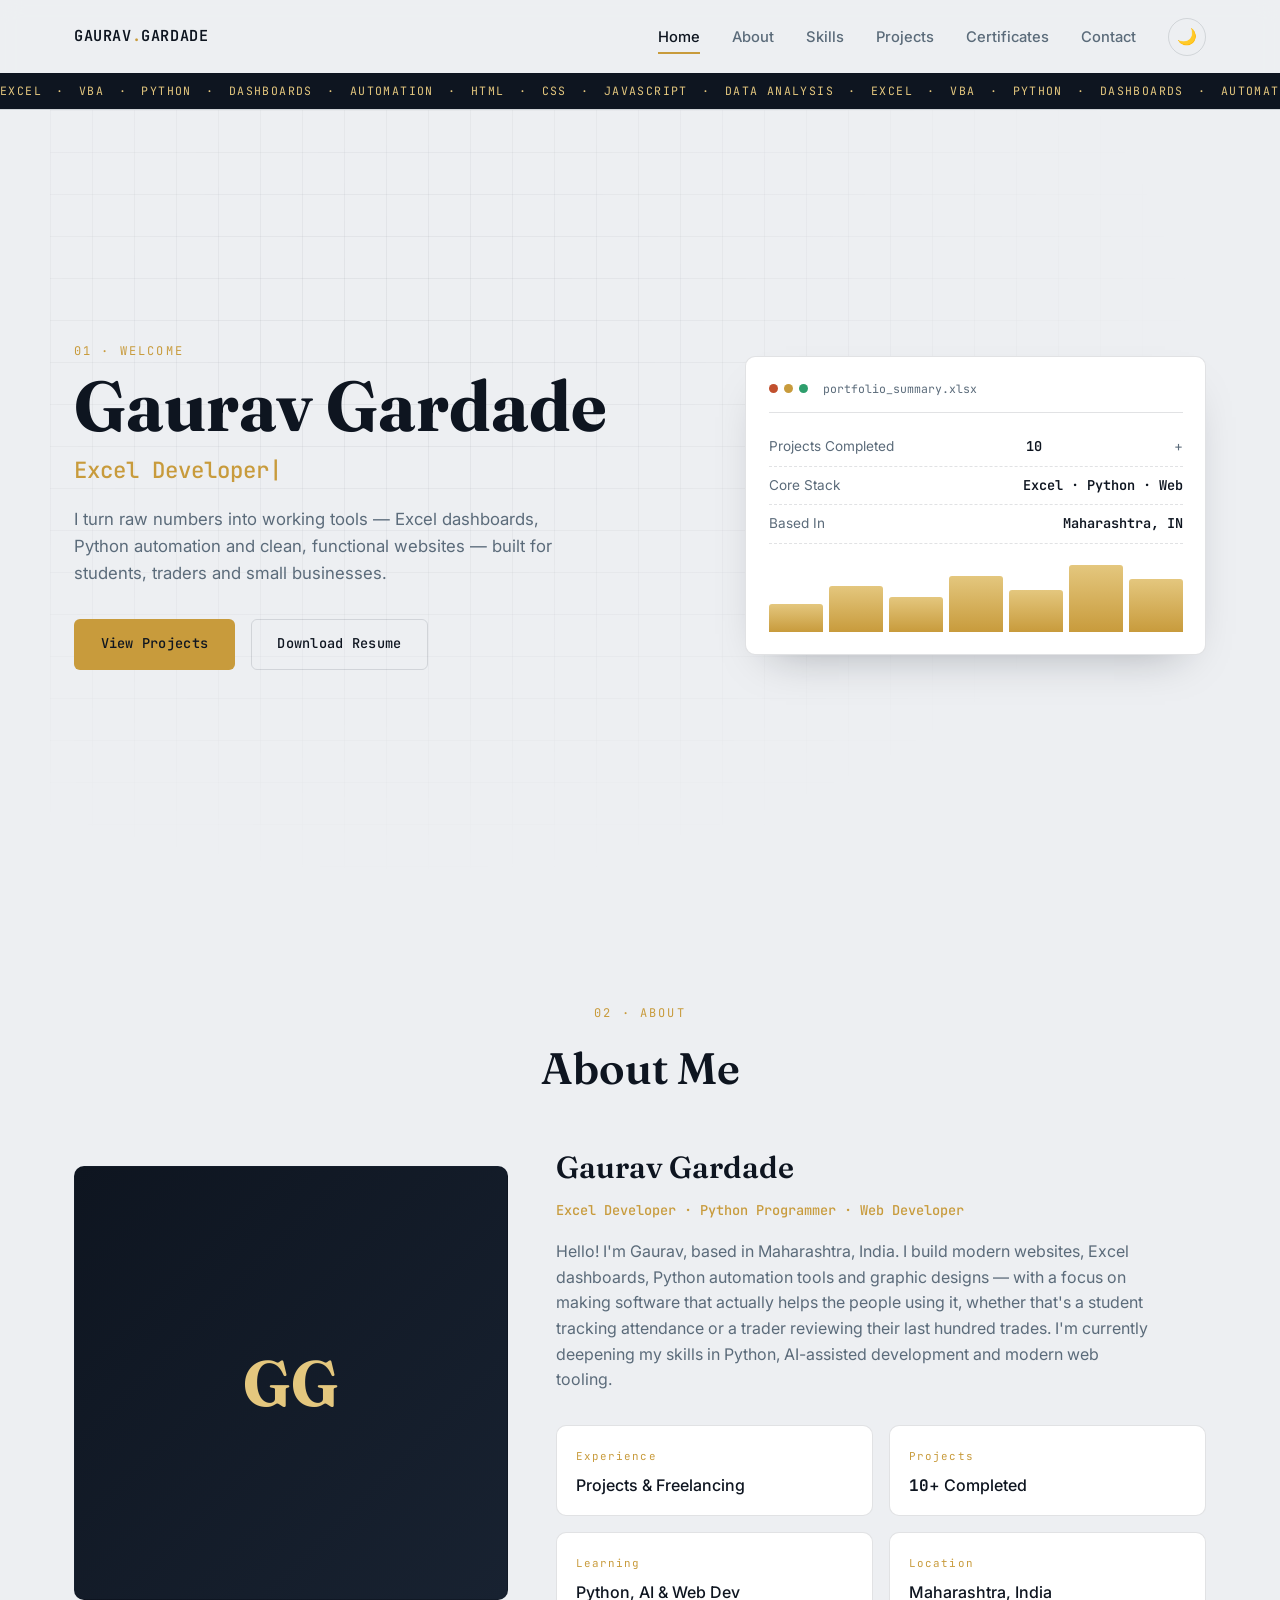
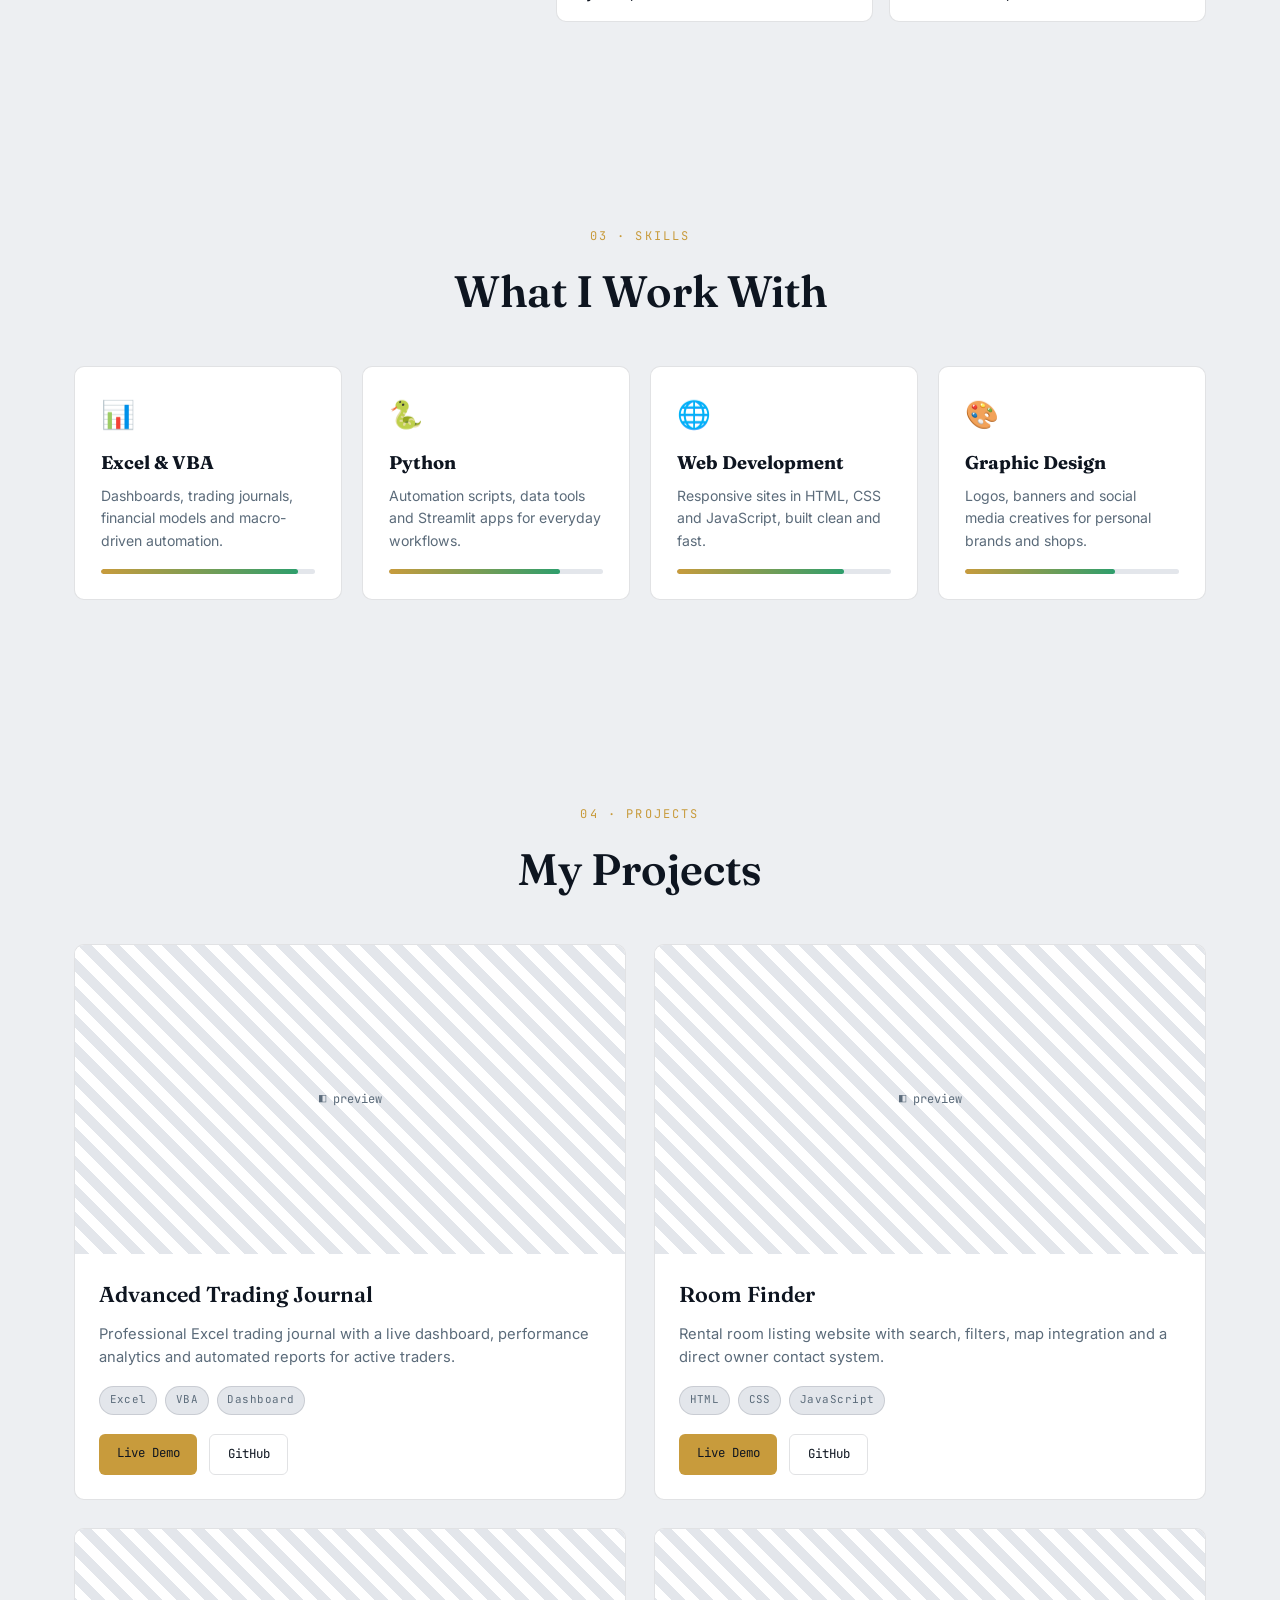
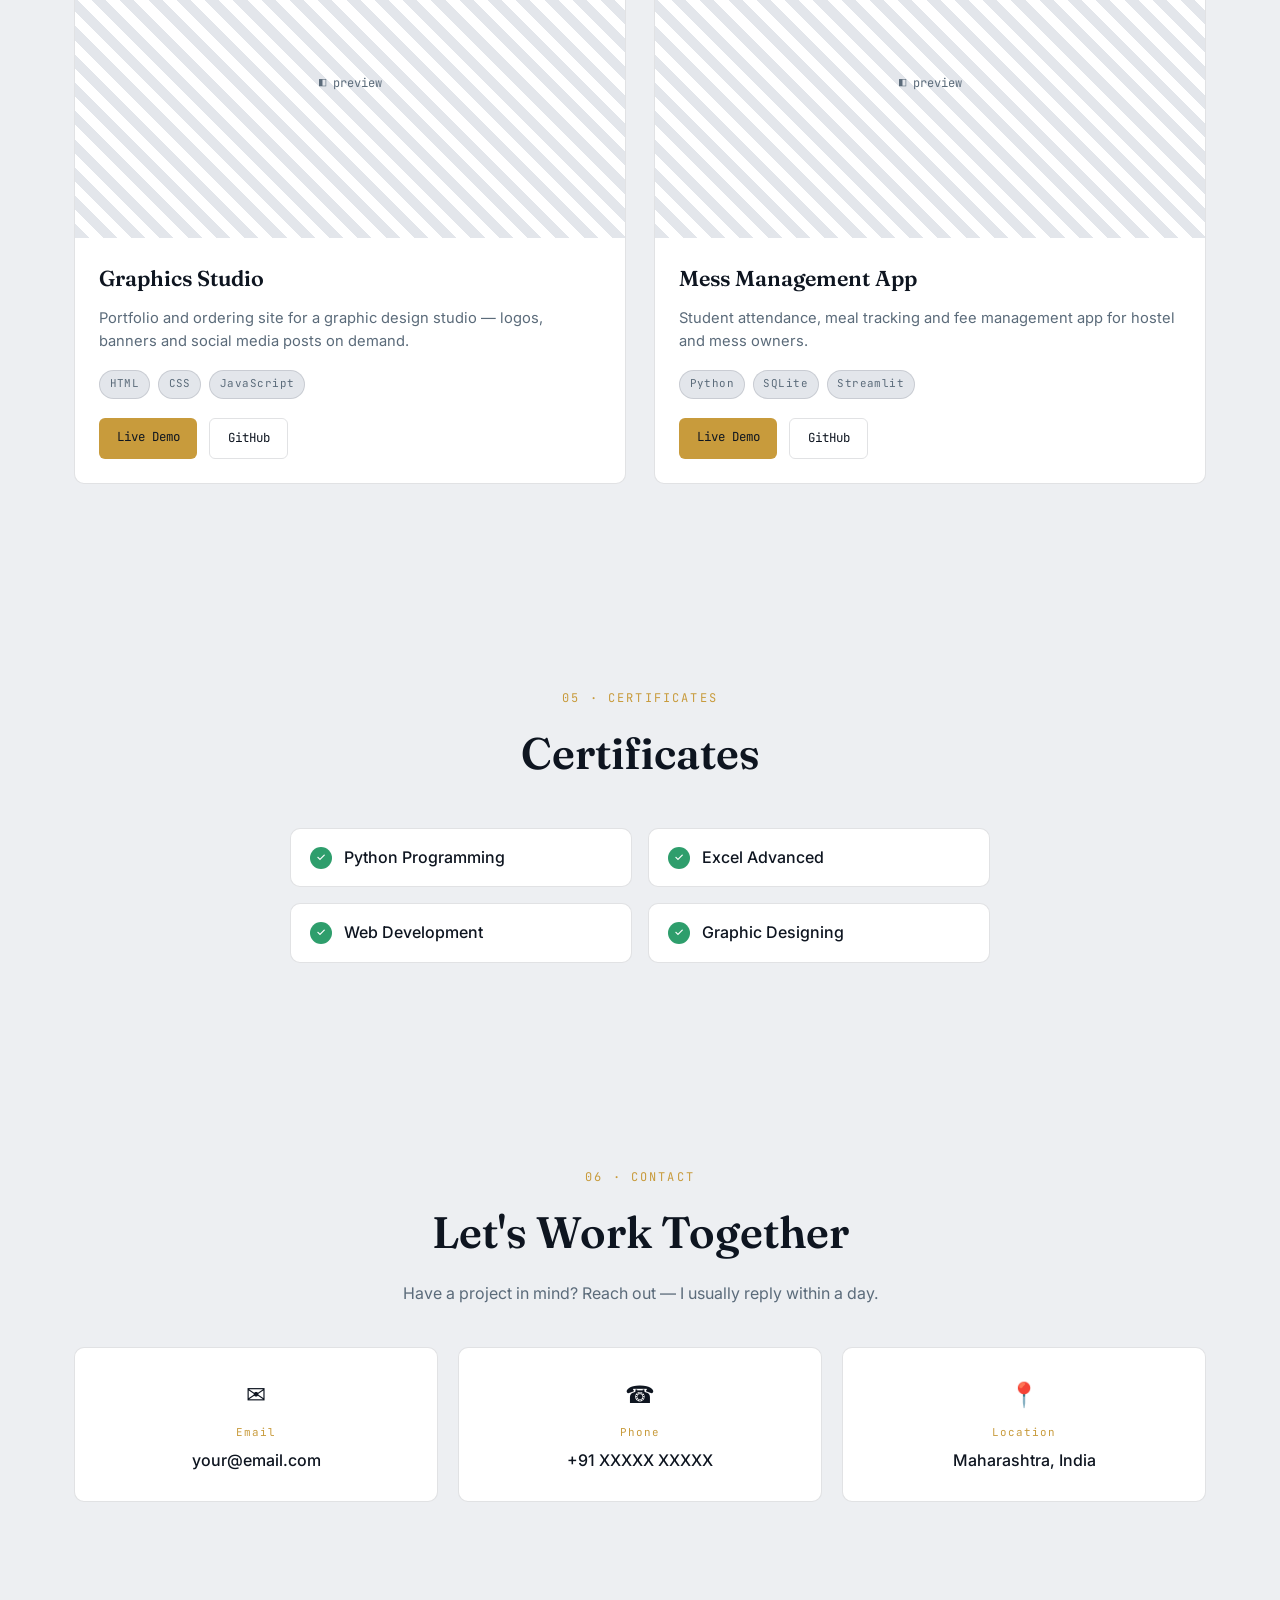
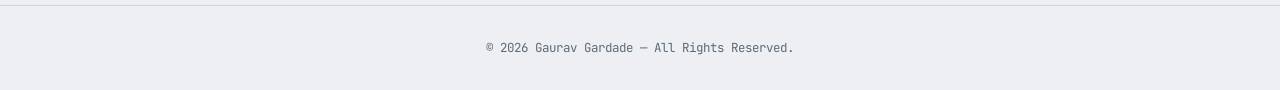
==== index.html @ a69d5f18 "Update index.html" ====
<!DOCTYPE html>
<html lang="en">
<head>
<meta charset="UTF-8">
<meta name="viewport" content="width=device-width, initial-scale=1.0">
<title>Gaurav Gardade | Excel Developer & Python Programmer</title>
<meta name="description" content="Portfolio of Gaurav Gardade — Excel Developer, Python Programmer and Web Developer from Maharashtra, India. Trading journals, dashboards, automation tools and websites.">
<meta name="keywords" content="Gaurav Gardade, Excel Developer, Python Programmer, VBA, Dashboards, Web Developer, Portfolio">
<meta name="author" content="Gaurav Gardade">
<meta name="robots" content="index, follow">
<link rel="canonical" href="https://gauravgardade7-rgb.github.io/Gaurav_Gardade/">

<!-- Open Graph / Facebook / LinkedIn -->
<meta property="og:type" content="website">
<meta property="og:url" content="https://gauravgardade7-rgb.github.io/Gaurav_Gardade/">
<meta property="og:title" content="Gaurav Gardade | Excel Developer & Python Programmer">
<meta property="og:description" content="Portfolio of Gaurav Gardade — Excel Developer, Python Programmer and Web Developer from Maharashtra, India.">
<meta property="og:image" content="https://gauravgardade7-rgb.github.io/Gaurav_Gardade/images/profile.jpg">

<!-- Twitter Card -->
<meta name="twitter:card" content="summary_large_image">
<meta name="twitter:title" content="Gaurav Gardade | Excel Developer & Python Programmer">
<meta name="twitter:description" content="Portfolio of Gaurav Gardade — Excel Developer, Python Programmer and Web Developer from Maharashtra, India.">
<meta name="twitter:image" content="https://gauravgardade7-rgb.github.io/Gaurav_Gardade/images/profile.jpg">

<!-- Structured data so Google can show a rich Person result -->
<script type="application/ld+json">
{
  "@context": "https://schema.org",
  "@type": "Person",
  "name": "Gaurav Gardade",
  "url": "https://gauravgardade7-rgb.github.io/Gaurav_Gardade/",
  "jobTitle": "Excel Developer",
  "address": {
    "@type": "PostalAddress",
    "addressRegion": "Maharashtra",
    "addressCountry": "IN"
  },
  "knowsAbout": ["Excel", "VBA", "Python", "HTML", "CSS", "JavaScript", "Dashboards", "Automation"]
}
</script>

<link rel="preconnect" href="https://fonts.googleapis.com">
<link rel="preconnect" href="https://fonts.gstatic.com" crossorigin>
<link href="https://fonts.googleapis.com/css2?family=Fraunces:opsz,wght@9..144,400;9..144,500;9..144,600;9..144,700&family=Inter:wght@400;500;600&family=JetBrains+Mono:wght@400;500;600&display=swap" rel="stylesheet">

<link rel="stylesheet" href="style.css">
</head>
<body>

<a class="skip-link" href="#home">Skip to content</a>

<header>
<nav class="navbar">
<a href="#home" class="logo">GAURAV<span>.</span>GARDADE</a>

<button id="menuBtn" class="menu-btn" aria-label="Open menu" aria-expanded="false" aria-controls="menu">
  <span></span><span></span><span></span>
</button>

<ul class="menu" id="menu">
  <li><a href="#home" class="nav-link active">Home</a></li>
  <li><a href="#about" class="nav-link">About</a></li>
  <li><a href="#skills" class="nav-link">Skills</a></li>
  <li><a href="#projects" class="nav-link">Projects</a></li>
  <li><a href="#certificates" class="nav-link">Certificates</a></li>
  <li><a href="#contact" class="nav-link">Contact</a></li>
  <li class="menu-theme"><button id="themeBtn" aria-label="Toggle dark mode">🌙</button></li>
</ul>
</nav>

<div class="ticker" aria-hidden="true">
  <div class="ticker-track">
    <span>EXCEL</span><span>·</span><span>VBA</span><span>·</span><span>PYTHON</span><span>·</span>
    <span>DASHBOARDS</span><span>·</span><span>AUTOMATION</span><span>·</span><span>HTML</span><span>·</span>
    <span>CSS</span><span>·</span><span>JAVASCRIPT</span><span>·</span><span>DATA ANALYSIS</span><span>·</span>
    <span>EXCEL</span><span>·</span><span>VBA</span><span>·</span><span>PYTHON</span><span>·</span>
    <span>DASHBOARDS</span><span>·</span><span>AUTOMATION</span><span>·</span><span>HTML</span><span>·</span>
    <span>CSS</span><span>·</span><span>JAVASCRIPT</span><span>·</span><span>DATA ANALYSIS</span><span>·</span>
  </div>
</div>
</header>

<main>

<!-- HOME -->
<section id="home" class="hero">
  <div class="hero-grid" aria-hidden="true"></div>
  <div class="hero-content reveal">
    <p class="eyebrow">01 · WELCOME</p>
    <h1>Gaurav Gardade</h1>
    <h2 id="typing"><span id="typingText">Excel Developer</span><span class="cursor">|</span></h2>
    <p class="hero-text">
      I turn raw numbers into working tools — Excel dashboards, Python automation
      and clean, functional websites — built for students, traders and small businesses.
    </p>
    <div class="buttons">
      <a href="#projects" class="btn btn-primary">View Projects</a>
      <a href="assets/resume.pdf" class="btn btn-outline" download>Download Resume</a>
    </div>
  </div>

  <div class="hero-panel reveal" aria-hidden="true">
    <div class="panel-head">
      <span class="dot red"></span><span class="dot amber"></span><span class="dot green"></span>
      <span class="panel-title">portfolio_summary.xlsx</span>
    </div>
    <div class="panel-row"><span>Projects Completed</span><strong class="counter" data-target="10">0</strong>+</div>
    <div class="panel-row"><span>Core Stack</span><strong>Excel · Python · Web</strong></div>
    <div class="panel-row"><span>Based In</span><strong>Maharashtra, IN</strong></div>
    <div class="panel-chart">
      <span style="--h:40%"></span><span style="--h:65%"></span><span style="--h:50%"></span>
      <span style="--h:80%"></span><span style="--h:60%"></span><span style="--h:95%"></span>
      <span style="--h:75%"></span>
    </div>
  </div>
</section>

<!-- ABOUT -->
<section id="about">
  <p class="eyebrow center reveal">02 · ABOUT</p>
  <h1 class="section-title reveal">About Me</h1>

  <div class="about-container">
    <div class="about-image reveal">
      <div class="image-frame">
        <img src="images/profile.jpg" alt="Photo of Gaurav Gardade" onerror="this.style.display='none'; this.parentElement.classList.add('placeholder')">
      </div>
    </div>

    <div class="about-content reveal">
      <h2>Gaurav Gardade</h2>
      <h3>Excel Developer · Python Programmer · Web Developer</h3>
      <p>
        Hello! I'm Gaurav, based in Maharashtra, India. I build modern websites,
        Excel dashboards, Python automation tools and graphic designs — with a
        focus on making software that actually helps the people using it,
        whether that's a student tracking attendance or a trader reviewing
        their last hundred trades. I'm currently deepening my skills in
        Python, AI-assisted development and modern web tooling.
      </p>

      <div class="about-info">
        <div class="info-box">
          <span class="info-label">Experience</span>
          <p>Projects & Freelancing</p>
        </div>
        <div class="info-box">
          <span class="info-label">Projects</span>
          <p><strong class="counter" data-target="10">0</strong>+ Completed</p>
        </div>
        <div class="info-box">
          <span class="info-label">Learning</span>
          <p>Python, AI & Web Dev</p>
        </div>
        <div class="info-box">
          <span class="info-label">Location</span>
          <p>Maharashtra, India</p>
        </div>
      </div>
    </div>
  </div>
</section>

<!-- SKILLS -->
<section id="skills">
  <p class="eyebrow center reveal">03 · SKILLS</p>
  <h1 class="section-title reveal">What I Work With</h1>

  <div class="skills-grid">
    <div class="skill-card reveal">
      <span class="skill-icon">📊</span>
      <h3>Excel &amp; VBA</h3>
      <p>Dashboards, trading journals, financial models and macro-driven automation.</p>
      <div class="skill-bar"><span style="--w:92%"></span></div>
    </div>
    <div class="skill-card reveal">
      <span class="skill-icon">🐍</span>
      <h3>Python</h3>
      <p>Automation scripts, data tools and Streamlit apps for everyday workflows.</p>
      <div class="skill-bar"><span style="--w:80%"></span></div>
    </div>
    <div class="skill-card reveal">
      <span class="skill-icon">🌐</span>
      <h3>Web Development</h3>
      <p>Responsive sites in HTML, CSS and JavaScript, built clean and fast.</p>
      <div class="skill-bar"><span style="--w:78%"></span></div>
    </div>
    <div class="skill-card reveal">
      <span class="skill-icon">🎨</span>
      <h3>Graphic Design</h3>
      <p>Logos, banners and social media creatives for personal brands and shops.</p>
      <div class="skill-bar"><span style="--w:70%"></span></div>
    </div>
  </div>
</section>

<!-- PROJECTS -->
<section id="projects">
  <p class="eyebrow center reveal">04 · PROJECTS</p>
  <h1 class="section-title reveal">My Projects</h1>

  <div class="projects-container">

    <article class="project-card reveal">
      <div class="project-img">
        <img src="images/trading.jpg" alt="Advanced Trading Journal preview" onerror="this.parentElement.classList.add('placeholder'); this.remove()">
      </div>
      <div class="project-body">
        <h2>Advanced Trading Journal</h2>
        <p>Professional Excel trading journal with a live dashboard, performance analytics and automated reports for active traders.</p>
        <div class="tech">
          <span>Excel</span><span>VBA</span><span>Dashboard</span>
        </div>
        <div class="project-buttons">
          <a href="#" class="project-btn">Live Demo</a>
          <a href="#" class="project-btn ghost">GitHub</a>
        </div>
      </div>
    </article>

    <article class="project-card reveal">
      <div class="project-img">
        <img src="images/roomfinder.jpg" alt="Room Finder website preview" onerror="this.parentElement.classList.add('placeholder'); this.remove()">
      </div>
      <div class="project-body">
        <h2>Room Finder</h2>
        <p>Rental room listing website with search, filters, map integration and a direct owner contact system.</p>
        <div class="tech">
          <span>HTML</span><span>CSS</span><span>JavaScript</span>
        </div>
        <div class="project-buttons">
          <a href="#" class="project-btn">Live Demo</a>
          <a href="#" class="project-btn ghost">GitHub</a>
        </div>
      </div>
    </article>

    <article class="project-card reveal">
      <div class="project-img">
        <img src="images/studio.jpg" alt="Graphics Studio website preview" onerror="this.parentElement.classList.add('placeholder'); this.remove()">
      </div>
      <div class="project-body">
        <h2>Graphics Studio</h2>
        <p>Portfolio and ordering site for a graphic design studio — logos, banners and social media posts on demand.</p>
        <div class="tech">
          <span>HTML</span><span>CSS</span><span>JavaScript</span>
        </div>
        <div class="project-buttons">
          <a href="#" class="project-btn">Live Demo</a>
          <a href="#" class="project-btn ghost">GitHub</a>
        </div>
      </div>
    </article>

    <article class="project-card reveal">
      <div class="project-img">
        <img src="images/mess.jpg" alt="Mess Management App preview" onerror="this.parentElement.classList.add('placeholder'); this.remove()">
      </div>
      <div class="project-body">
        <h2>Mess Management App</h2>
        <p>Student attendance, meal tracking and fee management app for hostel and mess owners.</p>
        <div class="tech">
          <span>Python</span><span>SQLite</span><span>Streamlit</span>
        </div>
        <div class="project-buttons">
          <a href="#" class="project-btn">Live Demo</a>
          <a href="#" class="project-btn ghost">GitHub</a>
        </div>
      </div>
    </article>

  </div>
</section>

<!-- CERTIFICATES -->
<section id="certificates">
  <p class="eyebrow center reveal">05 · CERTIFICATES</p>
  <h1 class="section-title reveal">Certificates</h1>

  <ul class="cert-list">
    <li class="reveal"><span class="cert-mark">✓</span>Python Programming</li>
    <li class="reveal"><span class="cert-mark">✓</span>Excel Advanced</li>
    <li class="reveal"><span class="cert-mark">✓</span>Web Development</li>
    <li class="reveal"><span class="cert-mark">✓</span>Graphic Designing</li>
  </ul>
</section>

<!-- CONTACT -->
<section id="contact">
  <p class="eyebrow center reveal">06 · CONTACT</p>
  <h1 class="section-title reveal">Let's Work Together</h1>
  <p class="contact-sub reveal">Have a project in mind? Reach out — I usually reply within a day.</p>

  <div class="contact-grid reveal">
    <a class="contact-card" href="mailto:your@email.com">
      <span class="contact-icon">✉</span>
      <span class="contact-label">Email</span>
      <span class="contact-value">your@email.com</span>
    </a>
    <a class="contact-card" href="tel:+91XXXXXXXXXX">
      <span class="contact-icon">☎</span>
      <span class="contact-label">Phone</span>
      <span class="contact-value">+91 XXXXX XXXXX</span>
    </a>
    <div class="contact-card static">
      <span class="contact-icon">📍</span>
      <span class="contact-label">Location</span>
      <span class="contact-value">Maharashtra, India</span>
    </div>
  </div>
</section>

</main>

<!-- FOOTER -->
<footer>
  <p>© 2026 Gaurav Gardade — All Rights Reserved.</p>
  <button id="backToTop" aria-label="Back to top">↑</button>
</footer>

<script src="script.js"></script>
</body>
</html>
---- style.css ----
/* =========================================================
   GAURAV GARDADE — PORTFOLIO
   Direction: trading-dashboard / ledger aesthetic
   Ink navy + steel paper, gold accent, green/rust for the
   trading-journal thread. Fraunces (display) + Inter (body)
   + JetBrains Mono (data/labels).
   ========================================================= */

:root{
  /* -- color tokens -- */
  --ink:        #0E1520;
  --ink-soft:   #182231;
  --paper:      #EDEFF2;
  --paper-alt:  #E3E6EB;
  --card:       #FFFFFF;
  --gold:       #C89B3C;
  --gold-soft:  #E4C77E;
  --green:      #2E9E6C;
  --rust:       #C1502E;
  --steel:      #5B6B7A;
  --steel-light:#8B97A3;
  --line:       rgba(14,21,32,0.12);

  /* dark mode overrides applied via [data-theme="dark"] below */
  --bg:         var(--paper);
  --bg-alt:     var(--paper-alt);
  --surface:    var(--card);
  --text:       var(--ink);
  --text-soft:  var(--steel);
  --border:     var(--line);

  /* -- type tokens -- */
  --font-display: "Fraunces", Georgia, serif;
  --font-body:    "Inter", -apple-system, sans-serif;
  --font-mono:    "JetBrains Mono", "Courier New", monospace;

  /* -- layout tokens -- */
  --maxw: 1180px;
  --radius: 10px;
  --gap: 1.5rem;
  --section-pad: clamp(3.5rem, 8vw, 6.5rem);
}

[data-theme="dark"]{
  --bg:        var(--ink);
  --bg-alt:    var(--ink-soft);
  --surface:   #1B2534;
  --text:      #EEF1F5;
  --text-soft: #9AA7B4;
  --border:    rgba(238,241,245,0.12);
}

*{ margin:0; padding:0; box-sizing:border-box; }

html{ scroll-behavior:smooth; }

@media (prefers-reduced-motion: reduce){
  html{ scroll-behavior:auto; }
  *{ animation-duration:0.01ms !important; animation-iteration-count:1 !important; transition-duration:0.01ms !important; }
}

body{
  font-family: var(--font-body);
  background: var(--bg);
  color: var(--text);
  line-height:1.6;
  transition: background .35s ease, color .35s ease;
  overflow-x:hidden;
}

img{ max-width:100%; display:block; }
a{ color:inherit; text-decoration:none; }
ul{ list-style:none; }

.skip-link{
  position:absolute; left:-999px; top:0;
  background:var(--gold); color:var(--ink); padding:.75rem 1.25rem;
  z-index:999; font-family:var(--font-mono); font-size:.85rem;
}
.skip-link:focus{ left:1rem; top:1rem; }

:focus-visible{ outline:2px solid var(--gold); outline-offset:3px; }

.eyebrow{
  font-family: var(--font-mono);
  font-size: .75rem;
  letter-spacing: .18em;
  color: var(--gold);
  margin-bottom: .6rem;
  display:block;
}
.eyebrow.center{ text-align:center; }

.section-title{
  font-family: var(--font-display);
  font-weight:600;
  font-size: clamp(1.9rem, 4vw, 2.75rem);
  margin-bottom: 2.5rem;
}
#about .section-title,
#skills .section-title,
#projects .section-title,
#certificates .section-title,
#contact .section-title{ text-align:center; }

/* ---------- reveal-on-scroll ---------- */
.reveal{ opacity:0; transform:translateY(18px); transition: opacity .6s ease, transform .6s ease; }
.reveal.in-view{ opacity:1; transform:translateY(0); }

/* =========================== HEADER =========================== */
header{
  position:sticky; top:0; z-index:100;
  background: color-mix(in srgb, var(--bg) 88%, transparent);
  backdrop-filter: blur(10px);
  border-bottom:1px solid var(--border);
}

.navbar{
  max-width:var(--maxw); margin:0 auto;
  display:flex; align-items:center; justify-content:space-between;
  padding: 1.1rem 1.5rem;
}

.logo{
  font-family: var(--font-mono);
  font-weight:600;
  font-size: .95rem;
  letter-spacing: .04em;
}
.logo span{ color:var(--gold); }

.menu{
  display:flex; align-items:center; gap:2rem;
}
.nav-link{
  font-size:.92rem; font-weight:500; color:var(--text-soft);
  position:relative; padding:.25rem 0; transition:color .2s ease;
}
.nav-link:hover, .nav-link.active{ color: var(--text); }
.nav-link.active::after{
  content:""; position:absolute; left:0; bottom:-4px;
  width:100%; height:2px; background:var(--gold);
}

.menu-theme button{
  background:none; border:1px solid var(--border); border-radius:50%;
  width:38px; height:38px; cursor:pointer; font-size:1rem;
  display:flex; align-items:center; justify-content:center;
  transition: transform .2s ease, background .2s ease;
}
.menu-theme button:hover{ transform:rotate(15deg); }

.menu-btn{
  display:none; flex-direction:column; justify-content:center; gap:5px;
  width:36px; height:36px; background:none; border:none; cursor:pointer;
  z-index:200;
}
.menu-btn span{
  display:block; height:2px; width:100%; background:var(--text);
  transition: transform .3s ease, opacity .3s ease;
}
.menu-btn.open span:nth-child(1){ transform:translateY(7px) rotate(45deg); }
.menu-btn.open span:nth-child(2){ opacity:0; }
.menu-btn.open span:nth-child(3){ transform:translateY(-7px) rotate(-45deg); }

/* ticker (signature element) */
.ticker{
  border-top:1px solid var(--border);
  background: var(--ink);
  overflow:hidden; white-space:nowrap;
}
.ticker-track{
  display:inline-flex; gap:.9rem;
  font-family:var(--font-mono); font-size:.72rem; letter-spacing:.12em;
  color: var(--gold-soft);
  padding:.5rem 0;
  animation: ticker 22s linear infinite;
}
@keyframes ticker{
  from{ transform:translateX(0); }
  to{ transform:translateX(-50%); }
}

/* =========================== HERO =========================== */
.hero{
  position:relative;
  max-width:var(--maxw); margin:0 auto;
  min-height: calc(100vh - 108px);
  display:grid; grid-template-columns: 1.15fr .85fr; align-items:center; gap:3rem;
  padding: var(--section-pad) 1.5rem;
}
.hero-grid{
  position:absolute; inset:0; z-index:-1; opacity:.5;
  background-image:
    linear-gradient(var(--border) 1px, transparent 1px),
    linear-gradient(90deg, var(--border) 1px, transparent 1px);
  background-size: 42px 42px;
  mask-image: radial-gradient(ellipse at 30% 30%, black, transparent 70%);
}

.hero-text{ color:var(--text-soft); max-width:46ch; margin:1.1rem 0 2rem; font-size:1.05rem; }

.hero h1{
  font-family:var(--font-display); font-weight:700;
  font-size: clamp(2.6rem, 6.5vw, 4.4rem); line-height:1.03;
}
.hero h2{
  font-family:var(--font-mono); font-weight:500;
  font-size: clamp(1.1rem, 2.4vw, 1.4rem);
  color:var(--gold); margin-top:.6rem;
}
.cursor{ animation: blink 1s step-end infinite; color:var(--gold); }
@keyframes blink{ 50%{ opacity:0; } }

.buttons{ display:flex; gap:1rem; flex-wrap:wrap; }
.btn{
  font-family:var(--font-mono); font-size:.85rem; font-weight:500;
  padding:.85rem 1.6rem; border-radius:6px; letter-spacing:.02em;
  transition: transform .2s ease, background .2s ease, color .2s ease, box-shadow .2s ease;
  border:1.5px solid transparent;
}
.btn-primary{ background:var(--gold); color:var(--ink); }
.btn-primary:hover{ transform:translateY(-2px); box-shadow:0 8px 20px -8px var(--gold); }
.btn-outline{ border-color:var(--border); color:var(--text); }
.btn-outline:hover{ border-color:var(--gold); color:var(--gold); transform:translateY(-2px); }

/* hero dashboard panel */
.hero-panel{
  background:var(--surface); border:1px solid var(--border); border-radius:var(--radius);
  padding:1.4rem; box-shadow: 0 20px 45px -25px rgba(14,21,32,.35);
}
.panel-head{ display:flex; align-items:center; gap:.4rem; padding-bottom:.9rem; border-bottom:1px solid var(--border); margin-bottom:.9rem; }
.dot{ width:9px; height:9px; border-radius:50%; }
.dot.red{ background:var(--rust); } .dot.amber{ background:var(--gold); } .dot.green{ background:var(--green); }
.panel-title{ font-family:var(--font-mono); font-size:.72rem; color:var(--text-soft); margin-left:.5rem; }
.panel-row{
  display:flex; justify-content:space-between; align-items:baseline;
  font-size:.85rem; padding:.5rem 0; border-bottom:1px dashed var(--border);
  color:var(--text-soft);
}
.panel-row strong{ color:var(--text); font-weight:600; font-family:var(--font-mono); }
.panel-chart{
  display:flex; align-items:flex-end; gap:6px; height:70px; margin-top:1.1rem;
}
.panel-chart span{
  flex:1; height:var(--h); background:linear-gradient(180deg, var(--gold-soft), var(--gold));
  border-radius:3px 3px 0 0;
}

/* =========================== ABOUT =========================== */
section{ padding: var(--section-pad) 1.5rem; max-width:var(--maxw); margin:0 auto; }

.about-container{
  display:grid; grid-template-columns: .8fr 1.2fr; gap:3rem; align-items:center;
}
.image-frame{
  aspect-ratio:1/1; border-radius:var(--radius); overflow:hidden;
  border:1px solid var(--border); background:var(--surface);
  position:relative;
}
.image-frame.placeholder{
  display:flex; align-items:center; justify-content:center;
  background: linear-gradient(135deg, var(--ink), var(--ink-soft));
}
.image-frame.placeholder::after{
  content:"GG";
  font-family:var(--font-display); font-size:4rem; font-weight:700;
  color:var(--gold-soft);
}
.image-frame img{ width:100%; height:100%; object-fit:cover; }

.about-content h2{ font-family:var(--font-display); font-size:1.9rem; font-weight:600; }
.about-content h3{ font-family:var(--font-mono); font-size:.85rem; color:var(--gold); font-weight:500; margin:.5rem 0 1.1rem; }
.about-content p{ color:var(--text-soft); max-width:60ch; }

.about-info{
  display:grid; grid-template-columns: repeat(2,1fr); gap:1rem; margin-top:2rem;
}
.info-box{
  background:var(--surface); border:1px solid var(--border); border-radius:var(--radius);
  padding:1rem 1.2rem;
}
.info-label{ font-family:var(--font-mono); font-size:.68rem; letter-spacing:.1em; color:var(--gold); }
.info-box p{ margin-top:.35rem; font-weight:500; color:var(--text); }

.counter{ font-family:var(--font-mono); }

/* =========================== SKILLS =========================== */
.skills-grid{ display:grid; grid-template-columns:repeat(4,1fr); gap:1.25rem; }
.skill-card{
  background:var(--surface); border:1px solid var(--border); border-radius:var(--radius);
  padding:1.6rem; transition: transform .25s ease, box-shadow .25s ease;
}
.skill-card:hover{ transform:translateY(-6px); box-shadow:0 18px 35px -22px rgba(14,21,32,.4); }
.skill-icon{ font-size:1.7rem; }
.skill-card h3{ font-family:var(--font-display); font-size:1.15rem; margin:.7rem 0 .5rem; }
.skill-card p{ color:var(--text-soft); font-size:.88rem; min-height:3.4em; }
.skill-bar{ height:5px; background:var(--bg-alt); border-radius:4px; margin-top:1rem; overflow:hidden; }
.skill-bar span{
  display:block; height:100%; width:0; background:linear-gradient(90deg,var(--gold),var(--green));
  border-radius:4px; transition: width 1.1s ease;
}
.skill-bar.animate span{ width:var(--w); }

/* =========================== PROJECTS =========================== */
.projects-container{ display:grid; grid-template-columns:repeat(2,1fr); gap:1.75rem; }
.project-card{
  background:var(--surface); border:1px solid var(--border); border-radius:var(--radius);
  overflow:hidden; transition: transform .25s ease, box-shadow .25s ease;
}
.project-card:hover{ transform:translateY(-6px); box-shadow:0 22px 40px -25px rgba(14,21,32,.4); }
.project-img{ aspect-ratio:16/9; background:var(--bg-alt); position:relative; }
.project-img img{ width:100%; height:100%; object-fit:cover; }
.project-img.placeholder{
  display:flex; align-items:center; justify-content:center;
  background: repeating-linear-gradient(45deg, var(--bg-alt), var(--bg-alt) 10px, var(--surface) 10px, var(--surface) 20px);
}
.project-img.placeholder::after{ content:"◧ preview"; font-family:var(--font-mono); font-size:.75rem; color:var(--text-soft); }
.project-body{ padding:1.5rem; }
.project-body h2{ font-family:var(--font-display); font-size:1.35rem; font-weight:600; }
.project-body p{ color:var(--text-soft); font-size:.92rem; margin:.6rem 0 1rem; }
.tech{ display:flex; gap:.5rem; flex-wrap:wrap; margin-bottom:1.2rem; }
.tech span{
  font-family:var(--font-mono); font-size:.68rem; letter-spacing:.04em;
  background:var(--bg-alt); border:1px solid var(--border); padding:.3rem .6rem; border-radius:20px;
  color:var(--text-soft);
}
.project-buttons{ display:flex; gap:.75rem; }
.project-btn{
  font-family:var(--font-mono); font-size:.78rem; padding:.6rem 1.1rem; border-radius:6px;
  background:var(--gold); color:var(--ink); transition: transform .2s ease, opacity .2s ease;
}
.project-btn.ghost{ background:none; border:1px solid var(--border); color:var(--text); }
.project-btn:hover{ transform:translateY(-2px); }

/* =========================== CERTIFICATES =========================== */
.cert-list{
  display:grid; grid-template-columns:repeat(2,1fr); gap:1rem; max-width:700px; margin:0 auto;
}
.cert-list li{
  display:flex; align-items:center; gap:.75rem;
  background:var(--surface); border:1px solid var(--border); border-radius:var(--radius);
  padding:1rem 1.2rem; font-weight:500;
}
.cert-mark{
  width:22px; height:22px; border-radius:50%; background:var(--green); color:#fff;
  font-size:.7rem; display:flex; align-items:center; justify-content:center; flex-shrink:0;
}

/* =========================== CONTACT =========================== */
.contact-sub{ text-align:center; color:var(--text-soft); margin-top:-1.6rem; margin-bottom:2.5rem; }
.contact-grid{ display:grid; grid-template-columns:repeat(3,1fr); gap:1.25rem; }
.contact-card{
  background:var(--surface); border:1px solid var(--border); border-radius:var(--radius);
  padding:1.75rem 1.25rem; text-align:center; transition: transform .2s ease, border-color .2s ease;
}
a.contact-card:hover{ transform:translateY(-4px); border-color:var(--gold); }
.contact-icon{ font-size:1.5rem; display:block; margin-bottom:.6rem; }
.contact-label{ font-family:var(--font-mono); font-size:.68rem; letter-spacing:.1em; color:var(--gold); display:block; }
.contact-value{ display:block; margin-top:.4rem; font-weight:500; word-break:break-word; }

/* =========================== FOOTER =========================== */
footer{
  border-top:1px solid var(--border); padding:2rem 1.5rem;
  display:flex; align-items:center; justify-content:center; gap:1rem; position:relative;
  font-family:var(--font-mono); font-size:.78rem; color:var(--text-soft);
}
#backToTop{
  position:fixed; right:1.5rem; bottom:1.5rem;
  width:42px; height:42px; border-radius:50%; border:1px solid var(--border);
  background:var(--surface); color:var(--text); cursor:pointer; font-size:1.1rem;
  opacity:0; pointer-events:none; transform:translateY(10px);
  transition: opacity .25s ease, transform .25s ease;
  box-shadow: 0 12px 25px -15px rgba(14,21,32,.4);
}
#backToTop.show{ opacity:1; pointer-events:auto; transform:translateY(0); }

/* =========================== RESPONSIVE =========================== */
@media (max-width: 900px){
  .hero{ grid-template-columns:1fr; padding-top:3rem; }
  .hero-panel{ order:-1; max-width:420px; }
  .about-container{ grid-template-columns:1fr; }
  .image-frame{ max-width:280px; margin:0 auto; }
  .skills-grid{ grid-template-columns:repeat(2,1fr); }
  .projects-container{ grid-template-columns:1fr; }
  .contact-grid{ grid-template-columns:1fr; }
}

@media (max-width: 760px){
  .menu-btn{ display:flex; }
  .menu{
    position:fixed; inset:0 0 0 auto; top:0; height:100vh; width:min(78vw,320px);
    background:var(--surface); flex-direction:column; align-items:flex-start;
    padding: 6rem 2rem 2rem; gap:1.6rem;
    transform:translateX(100%); transition: transform .35s ease;
    border-left:1px solid var(--border);
  }
  .menu.open{ transform:translateX(0); }
  .menu-theme{ margin-top:1rem; }
  .cert-list{ grid-template-columns:1fr; }
}

@media (max-width: 560px){
  .skills-grid{ grid-template-columns:1fr; }
  .about-info{ grid-template-columns:1fr; }
  .buttons{ flex-direction:column; }
  .btn{ text-align:center; }
}
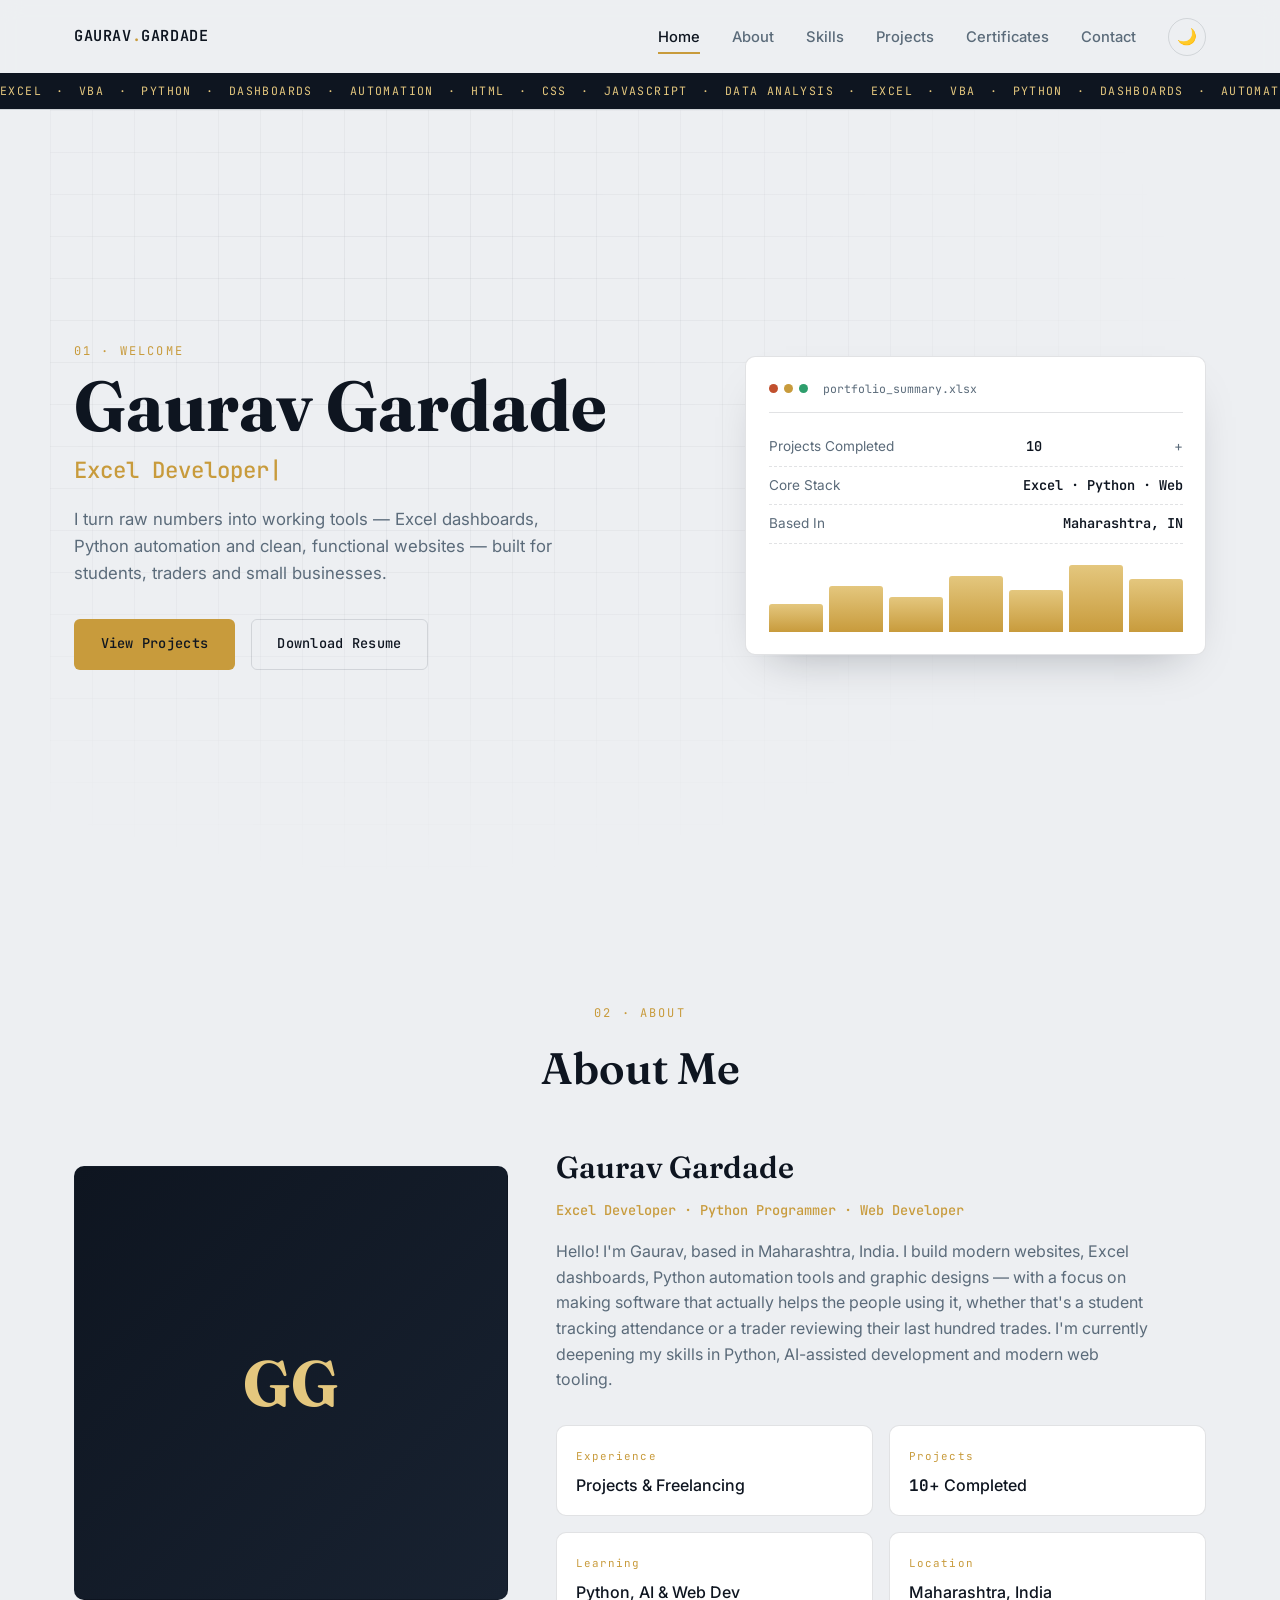
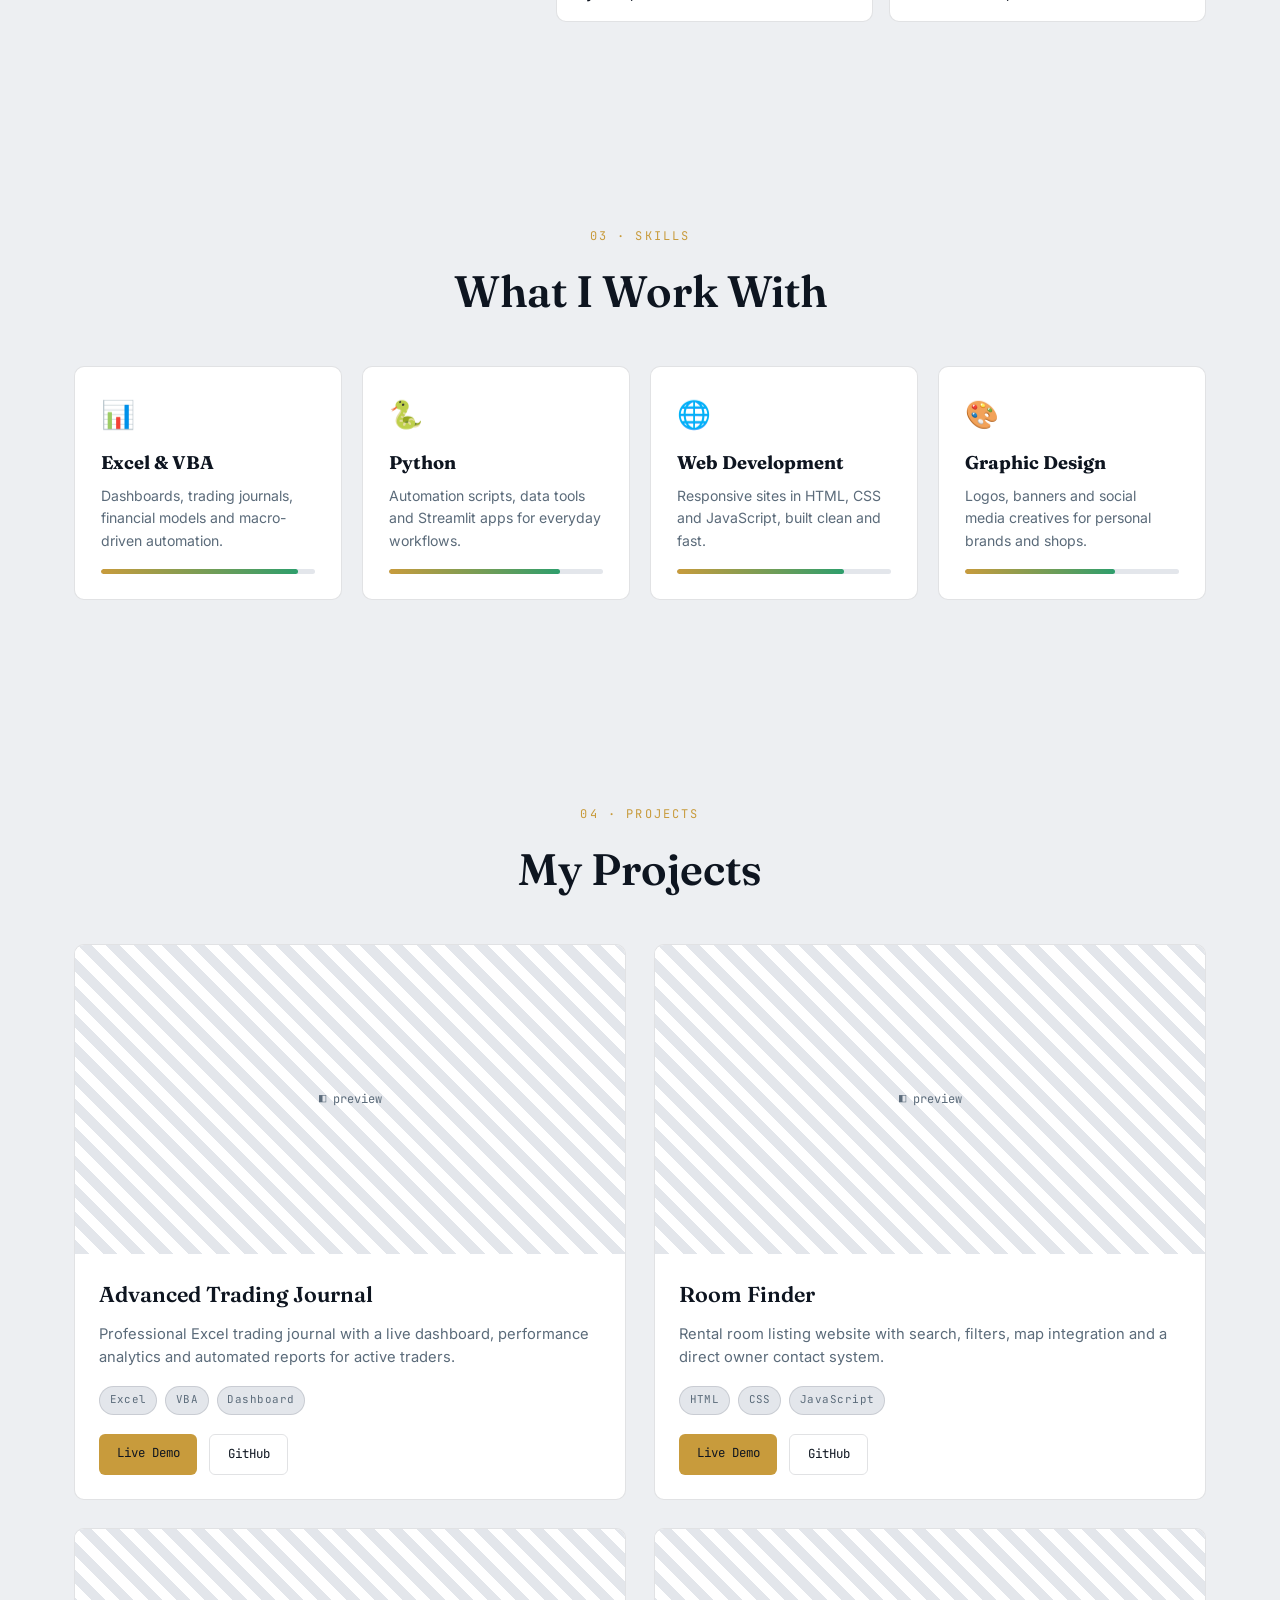
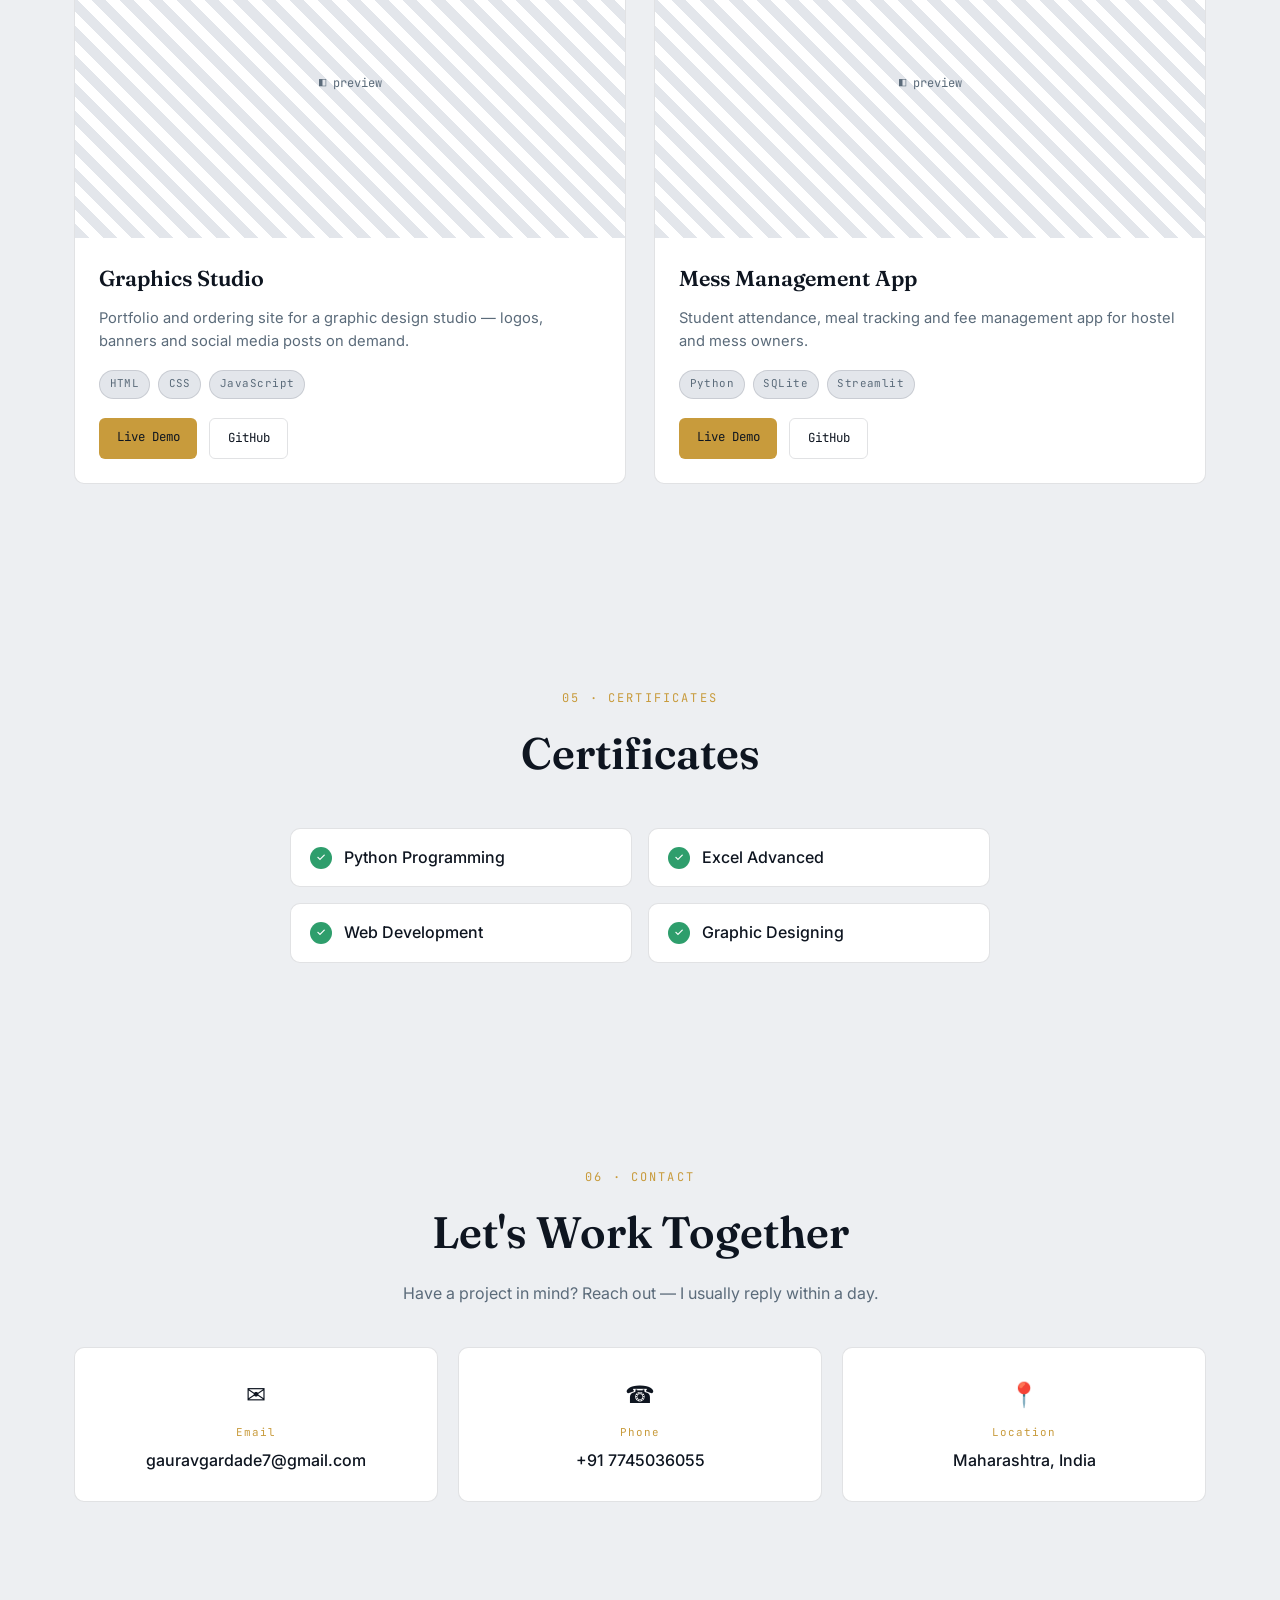
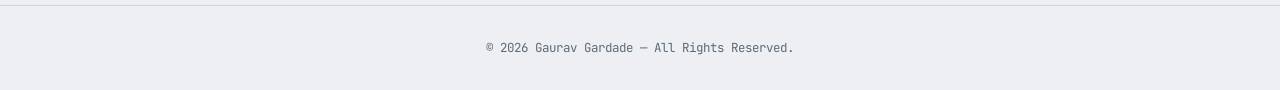
==== commit 1a713544: "Update index.html" ====
--- a/index.html
+++ b/index.html
@@ -1,9 +1,10 @@
 <!DOCTYPE html>
 <html lang="en">
 <head>
+<meta name="google-site-verification" content="Pr7QEl2_Z40V494Vmo86W4ati4UQ3uqjABa7WLPa0KI" />
 <meta charset="UTF-8">
 <meta name="viewport" content="width=device-width, initial-scale=1.0">
-<title>Gaurav Gardade | Excel Developer & Python Programmer</title>
+<title>Gaurav Ravindra Gardade | Excel Developer & Python Programmer</title>
 <meta name="description" content="Portfolio of Gaurav Gardade — Excel Developer, Python Programmer and Web Developer from Maharashtra, India. Trading journals, dashboards, automation tools and websites.">
 <meta name="keywords" content="Gaurav Gardade, Excel Developer, Python Programmer, VBA, Dashboards, Web Developer, Portfolio">
 <meta name="author" content="Gaurav Gardade">
@@ -296,12 +297,12 @@
     <a class="contact-card" href="mailto:your@email.com">
       <span class="contact-icon">✉</span>
       <span class="contact-label">Email</span>
-      <span class="contact-value">your@email.com</span>
+      <span class="contact-value">gauravgardade7@gmail.com</span>
     </a>
     <a class="contact-card" href="tel:+91XXXXXXXXXX">
       <span class="contact-icon">☎</span>
       <span class="contact-label">Phone</span>
-      <span class="contact-value">+91 XXXXX XXXXX</span>
+      <span class="contact-value">+91 7745036055</span>
     </a>
     <div class="contact-card static">
       <span class="contact-icon">📍</span>
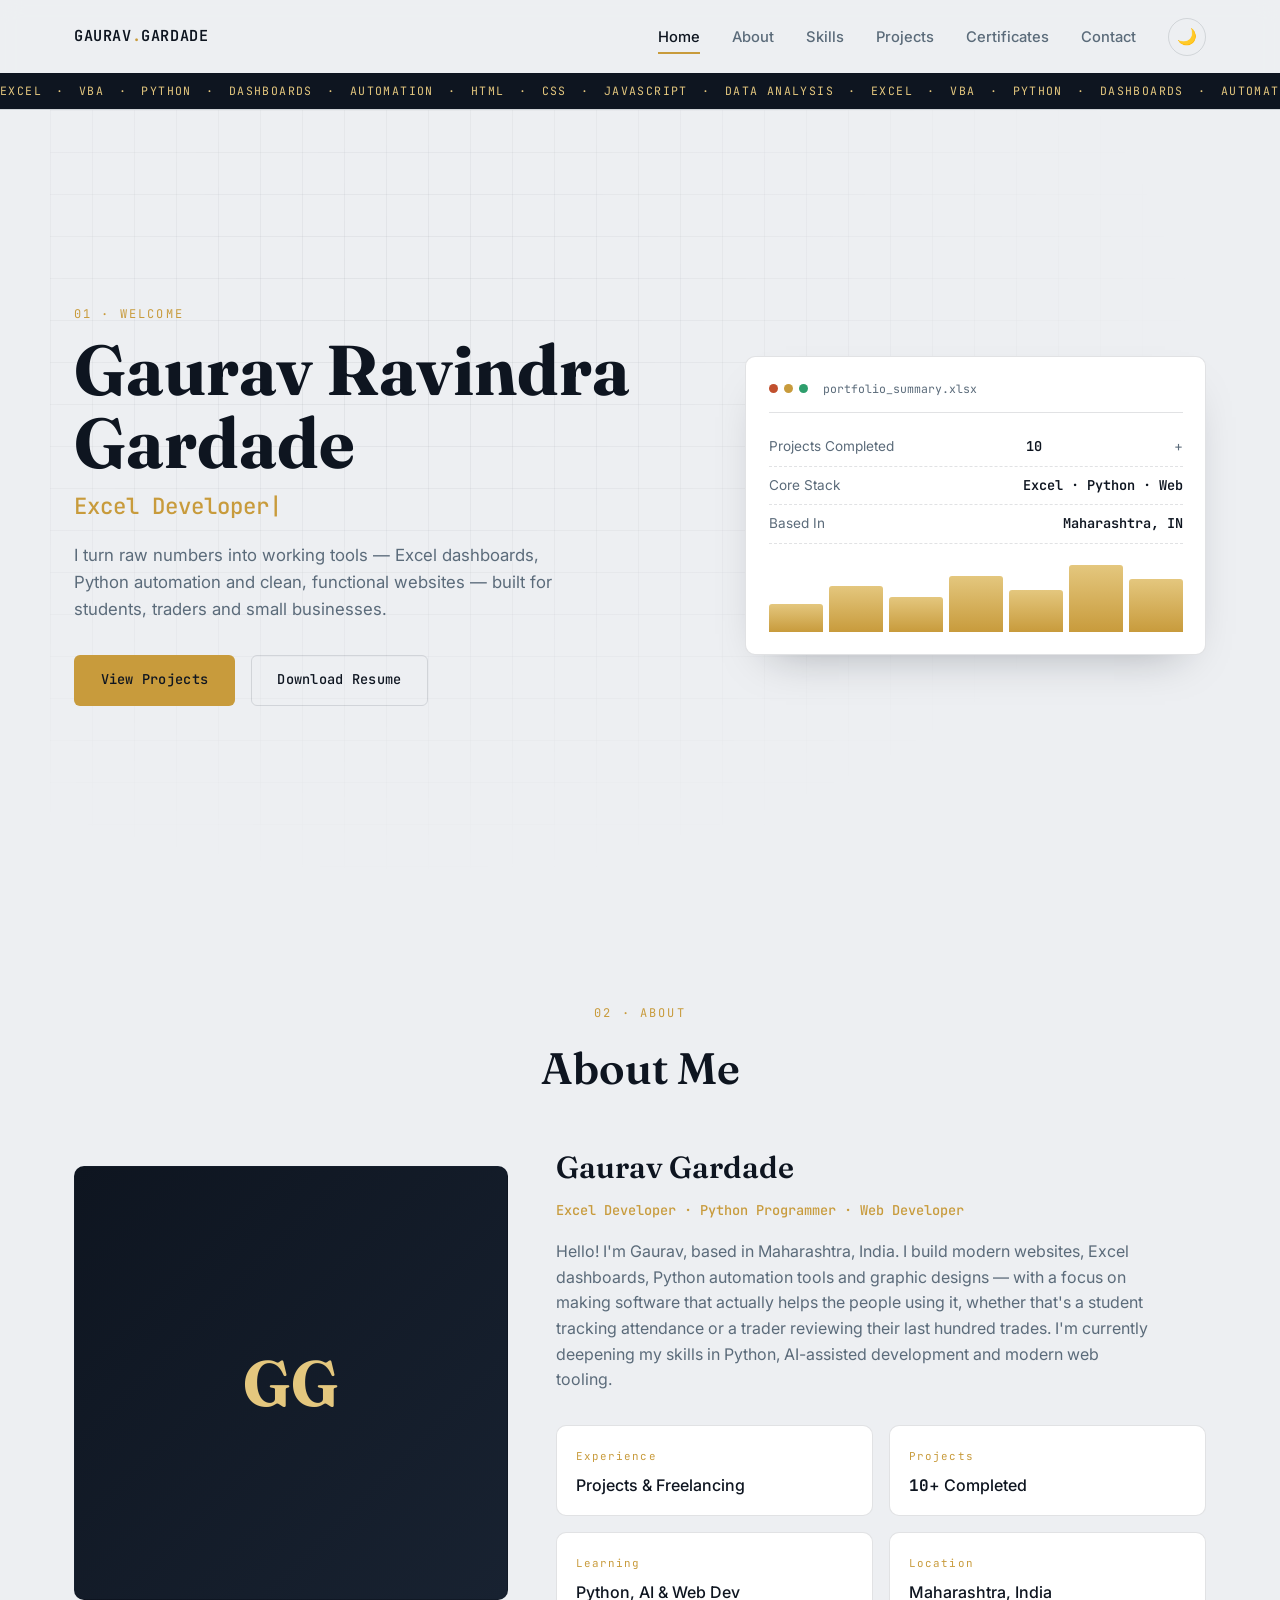
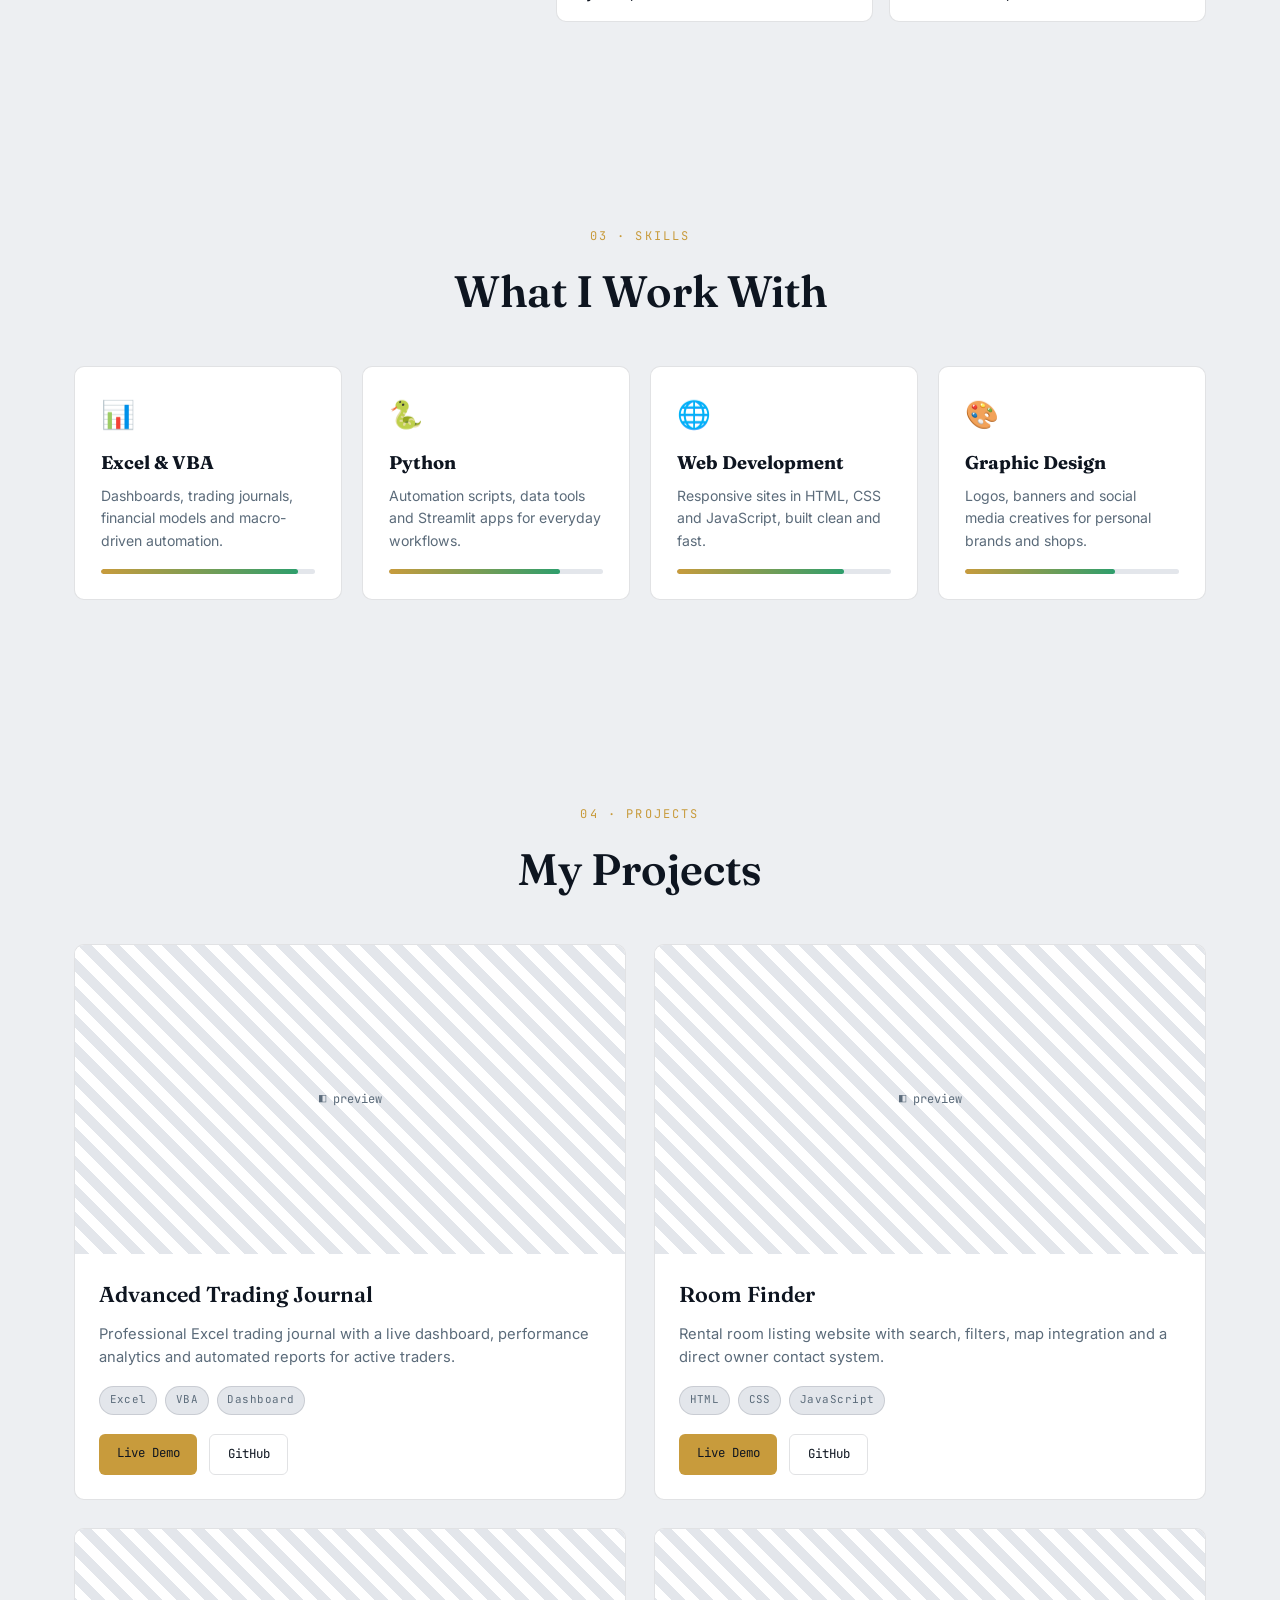
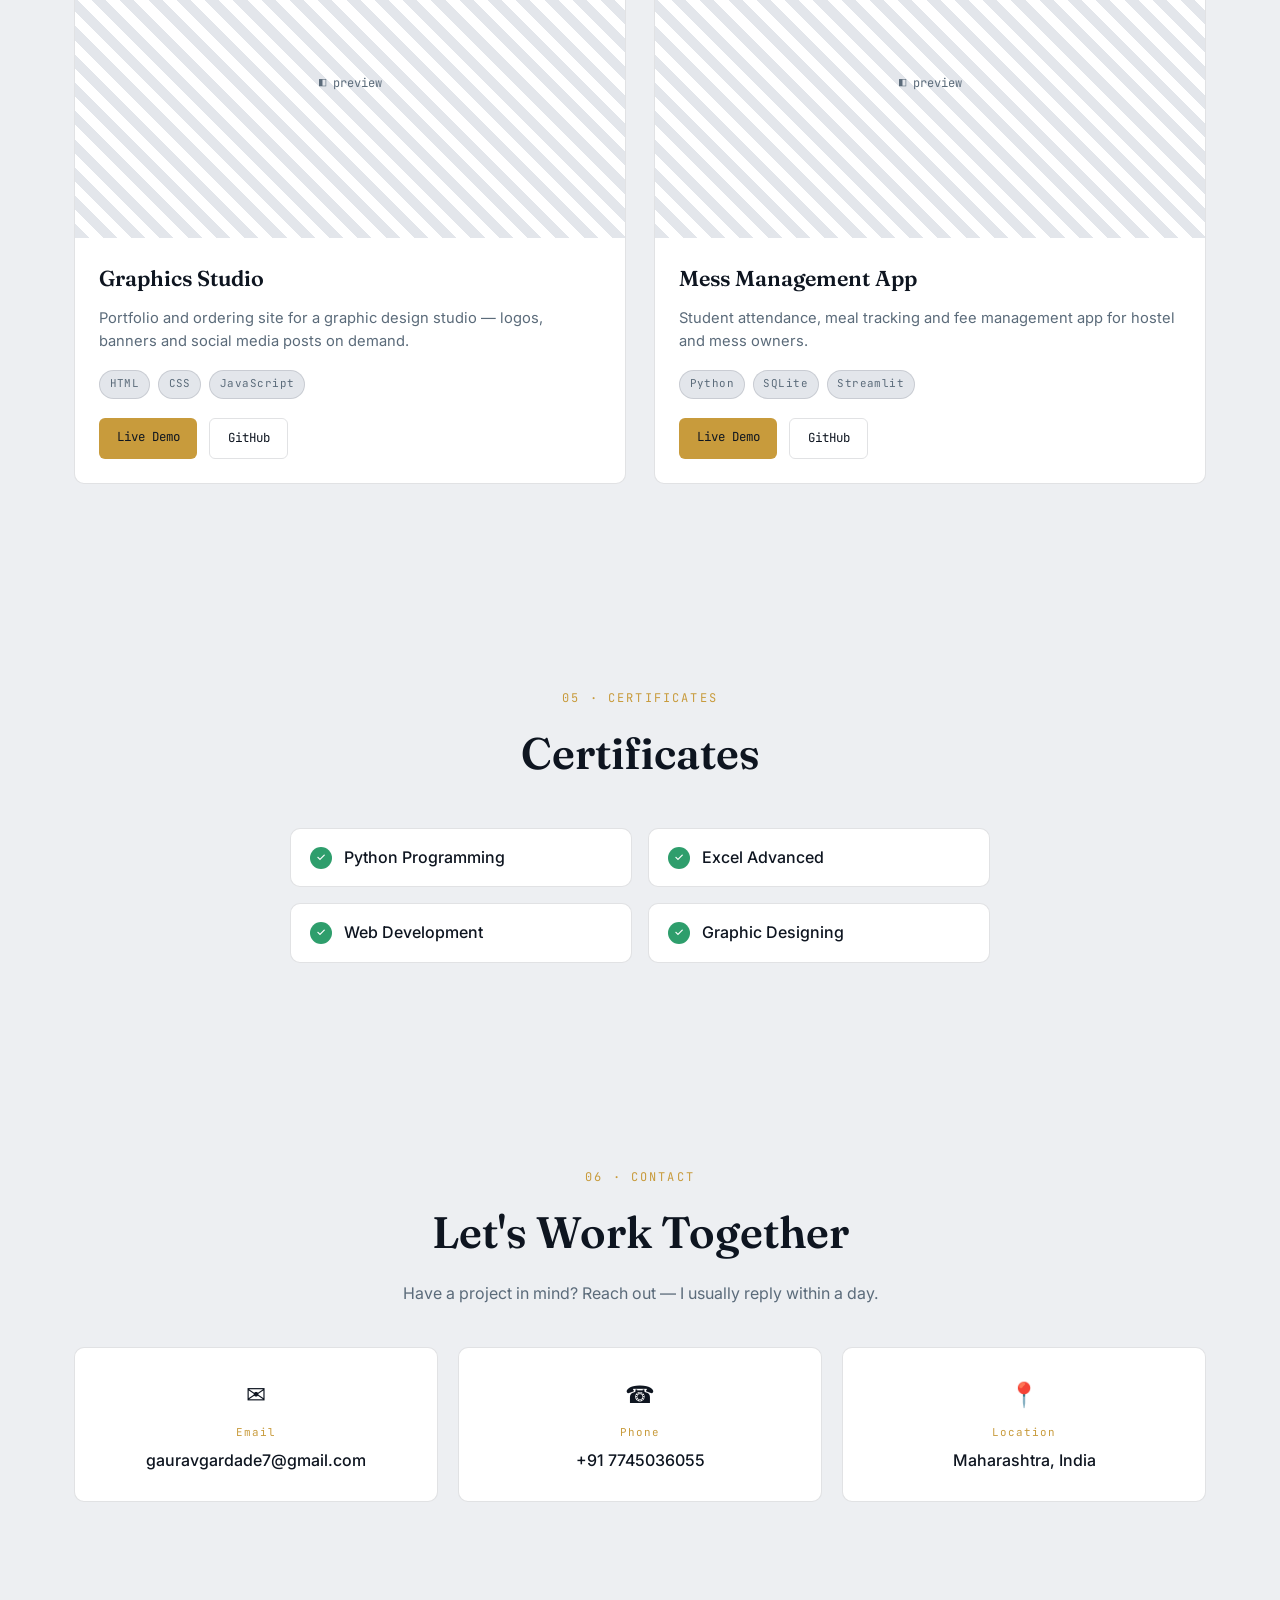
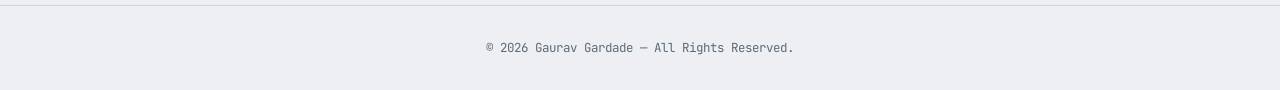
==== commit 10033f58: "Update index.html" ====
--- a/index.html
+++ b/index.html
@@ -29,7 +29,7 @@
 {
   "@context": "https://schema.org",
   "@type": "Person",
-  "name": "Gaurav Gardade",
+  "name": "Gaurav Ravindra Gardade",
   "url": "https://gauravgardade7-rgb.github.io/Gaurav_Gardade/",
   "jobTitle": "Excel Developer",
   "address": {
@@ -89,7 +89,7 @@
   <div class="hero-grid" aria-hidden="true"></div>
   <div class="hero-content reveal">
     <p class="eyebrow">01 · WELCOME</p>
-    <h1>Gaurav Gardade</h1>
+    <h1>Gaurav Ravindra Gardade</h1>
     <h2 id="typing"><span id="typingText">Excel Developer</span><span class="cursor">|</span></h2>
     <p class="hero-text">
       I turn raw numbers into working tools — Excel dashboards, Python automation
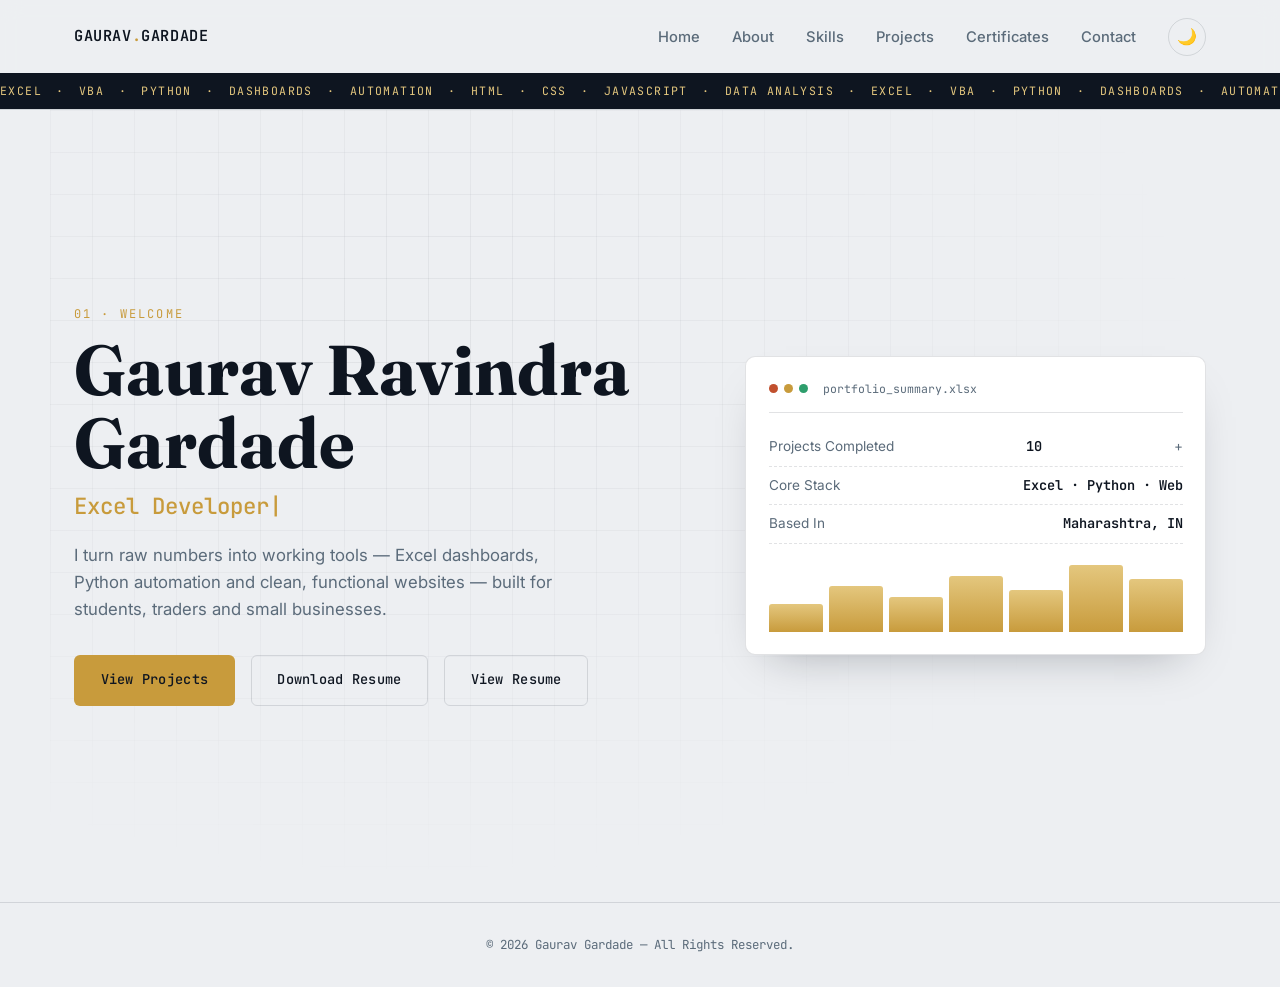
==== commit ae2782ba: "Update index.html" ====
--- a/index.html
+++ b/index.html
@@ -1,325 +1,64 @@
 <!DOCTYPE html>
 <html lang="en">
 <head>
-<meta name="google-site-verification" content="Pr7QEl2_Z40V494Vmo86W4ati4UQ3uqjABa7WLPa0KI" />
+<meta name="google-site-verification" content="Pr7QEl2_Z40V494Vmo86W4ati4UQ3uqjABa7WLPa0KI">
 <meta charset="UTF-8">
 <meta name="viewport" content="width=device-width, initial-scale=1.0">
-<title>Gaurav Ravindra Gardade | Excel Developer & Python Programmer</title>
-<meta name="description" content="Portfolio of Gaurav Gardade — Excel Developer, Python Programmer and Web Developer from Maharashtra, India. Trading journals, dashboards, automation tools and websites.">
-<meta name="keywords" content="Gaurav Gardade, Excel Developer, Python Programmer, VBA, Dashboards, Web Developer, Portfolio">
+<title>Gaurav Ravindra Gardade | Portfolio</title>
+<meta name="description" content="Portfolio of Gaurav Gardade — Excel Developer, Python Programmer and Web Developer from Maharashtra, India.">
 <meta name="author" content="Gaurav Gardade">
 <meta name="robots" content="index, follow">
 <link rel="canonical" href="https://gauravgardade7-rgb.github.io/Gaurav_Gardade/">
-
-<!-- Open Graph / Facebook / LinkedIn -->
-<meta property="og:type" content="website">
-<meta property="og:url" content="https://gauravgardade7-rgb.github.io/Gaurav_Gardade/">
-<meta property="og:title" content="Gaurav Gardade | Excel Developer & Python Programmer">
-<meta property="og:description" content="Portfolio of Gaurav Gardade — Excel Developer, Python Programmer and Web Developer from Maharashtra, India.">
-<meta property="og:image" content="https://gauravgardade7-rgb.github.io/Gaurav_Gardade/images/profile.jpg">
-
-<!-- Twitter Card -->
-<meta name="twitter:card" content="summary_large_image">
-<meta name="twitter:title" content="Gaurav Gardade | Excel Developer & Python Programmer">
-<meta name="twitter:description" content="Portfolio of Gaurav Gardade — Excel Developer, Python Programmer and Web Developer from Maharashtra, India.">
-<meta name="twitter:image" content="https://gauravgardade7-rgb.github.io/Gaurav_Gardade/images/profile.jpg">
-
-<!-- Structured data so Google can show a rich Person result -->
-<script type="application/ld+json">
-{
-  "@context": "https://schema.org",
-  "@type": "Person",
-  "name": "Gaurav Ravindra Gardade",
-  "url": "https://gauravgardade7-rgb.github.io/Gaurav_Gardade/",
-  "jobTitle": "Excel Developer",
-  "address": {
-    "@type": "PostalAddress",
-    "addressRegion": "Maharashtra",
-    "addressCountry": "IN"
-  },
-  "knowsAbout": ["Excel", "VBA", "Python", "HTML", "CSS", "JavaScript", "Dashboards", "Automation"]
-}
-</script>
-
 <link rel="preconnect" href="https://fonts.googleapis.com">
 <link rel="preconnect" href="https://fonts.gstatic.com" crossorigin>
 <link href="https://fonts.googleapis.com/css2?family=Fraunces:opsz,wght@9..144,400;9..144,500;9..144,600;9..144,700&family=Inter:wght@400;500;600&family=JetBrains+Mono:wght@400;500;600&display=swap" rel="stylesheet">
-
 <link rel="stylesheet" href="style.css">
 </head>
 <body>
-
-<a class="skip-link" href="#home">Skip to content</a>
-
+<a class="skip-link" href="#main-content">Skip to content</a>
 <header>
-<nav class="navbar">
-<a href="#home" class="logo">GAURAV<span>.</span>GARDADE</a>
-
-<button id="menuBtn" class="menu-btn" aria-label="Open menu" aria-expanded="false" aria-controls="menu">
-  <span></span><span></span><span></span>
-</button>
-
-<ul class="menu" id="menu">
-  <li><a href="#home" class="nav-link active">Home</a></li>
-  <li><a href="#about" class="nav-link">About</a></li>
-  <li><a href="#skills" class="nav-link">Skills</a></li>
-  <li><a href="#projects" class="nav-link">Projects</a></li>
-  <li><a href="#certificates" class="nav-link">Certificates</a></li>
-  <li><a href="#contact" class="nav-link">Contact</a></li>
-  <li class="menu-theme"><button id="themeBtn" aria-label="Toggle dark mode">🌙</button></li>
-</ul>
-</nav>
-
-<div class="ticker" aria-hidden="true">
-  <div class="ticker-track">
-    <span>EXCEL</span><span>·</span><span>VBA</span><span>·</span><span>PYTHON</span><span>·</span>
-    <span>DASHBOARDS</span><span>·</span><span>AUTOMATION</span><span>·</span><span>HTML</span><span>·</span>
-    <span>CSS</span><span>·</span><span>JAVASCRIPT</span><span>·</span><span>DATA ANALYSIS</span><span>·</span>
-    <span>EXCEL</span><span>·</span><span>VBA</span><span>·</span><span>PYTHON</span><span>·</span>
-    <span>DASHBOARDS</span><span>·</span><span>AUTOMATION</span><span>·</span><span>HTML</span><span>·</span>
-    <span>CSS</span><span>·</span><span>JAVASCRIPT</span><span>·</span><span>DATA ANALYSIS</span><span>·</span>
-  </div>
-</div>
+  <nav class="navbar" aria-label="Main navigation">
+    <a href="index.html" class="logo">GAURAV<span>.</span>GARDADE</a>
+    <button id="menuBtn" class="menu-btn" aria-label="Open menu" aria-expanded="false" aria-controls="menu"><span></span><span></span><span></span></button>
+    <ul class="menu" id="menu">
+      <li><a href="index.html" class="nav-link active" aria-current="page">Home</a></li>
+      <li><a href="about.html" class="nav-link">About</a></li>
+      <li><a href="skills.html" class="nav-link">Skills</a></li>
+      <li><a href="projects.html" class="nav-link">Projects</a></li>
+      <li><a href="certificates.html" class="nav-link">Certificates</a></li>
+      <li><a href="contact.html" class="nav-link">Contact</a></li>
+      <li class="menu-theme"><button id="themeBtn" aria-label="Toggle dark mode">🌙</button></li>
+    </ul>
+  </nav>
+  <div class="ticker" aria-hidden="true"><div class="ticker-track">
+    <span>EXCEL</span><span>·</span><span>VBA</span><span>·</span><span>PYTHON</span><span>·</span><span>DASHBOARDS</span><span>·</span><span>AUTOMATION</span><span>·</span><span>HTML</span><span>·</span><span>CSS</span><span>·</span><span>JAVASCRIPT</span><span>·</span><span>DATA ANALYSIS</span><span>·</span>
+    <span>EXCEL</span><span>·</span><span>VBA</span><span>·</span><span>PYTHON</span><span>·</span><span>DASHBOARDS</span><span>·</span><span>AUTOMATION</span><span>·</span><span>HTML</span><span>·</span><span>CSS</span><span>·</span><span>JAVASCRIPT</span><span>·</span><span>DATA ANALYSIS</span><span>·</span>
+  </div></div>
 </header>
-
-<main>
-
-<!-- HOME -->
-<section id="home" class="hero">
-  <div class="hero-grid" aria-hidden="true"></div>
-  <div class="hero-content reveal">
-    <p class="eyebrow">01 · WELCOME</p>
-    <h1>Gaurav Ravindra Gardade</h1>
-    <h2 id="typing"><span id="typingText">Excel Developer</span><span class="cursor">|</span></h2>
-    <p class="hero-text">
-      I turn raw numbers into working tools — Excel dashboards, Python automation
-      and clean, functional websites — built for students, traders and small businesses.
-    </p>
-    <div class="buttons">
-      <a href="#projects" class="btn btn-primary">View Projects</a>
-      <a href="assets/resume.pdf" class="btn btn-outline" download>Download Resume</a>
-    </div>
-  </div>
-
-  <div class="hero-panel reveal" aria-hidden="true">
-    <div class="panel-head">
-      <span class="dot red"></span><span class="dot amber"></span><span class="dot green"></span>
-      <span class="panel-title">portfolio_summary.xlsx</span>
-    </div>
-    <div class="panel-row"><span>Projects Completed</span><strong class="counter" data-target="10">0</strong>+</div>
-    <div class="panel-row"><span>Core Stack</span><strong>Excel · Python · Web</strong></div>
-    <div class="panel-row"><span>Based In</span><strong>Maharashtra, IN</strong></div>
-    <div class="panel-chart">
-      <span style="--h:40%"></span><span style="--h:65%"></span><span style="--h:50%"></span>
-      <span style="--h:80%"></span><span style="--h:60%"></span><span style="--h:95%"></span>
-      <span style="--h:75%"></span>
-    </div>
-  </div>
-</section>
-
-<!-- ABOUT -->
-<section id="about">
-  <p class="eyebrow center reveal">02 · ABOUT</p>
-  <h1 class="section-title reveal">About Me</h1>
-
-  <div class="about-container">
-    <div class="about-image reveal">
-      <div class="image-frame">
-        <img src="images/profile.jpg" alt="Photo of Gaurav Gardade" onerror="this.style.display='none'; this.parentElement.classList.add('placeholder')">
+<main id="main-content">
+  <section id="home" class="hero">
+    <div class="hero-grid" aria-hidden="true"></div>
+    <div class="hero-content reveal">
+      <p class="eyebrow">01 · WELCOME</p>
+      <h1>Gaurav Ravindra Gardade</h1>
+      <h2 id="typing"><span id="typingText">Excel Developer</span><span class="cursor">|</span></h2>
+      <p class="hero-text">I turn raw numbers into working tools — Excel dashboards, Python automation and clean, functional websites — built for students, traders and small businesses.</p>
+      <div class="buttons">
+        <a href="projects.html" class="btn btn-primary">View Projects</a>
+        <a href="assets/resume.jpeg" class="btn btn-outline" download>Download Resume</a>
+        <a href="assets/resume.jpeg" class="btn btn-outline" target="_blank" rel="noopener noreferrer">View Resume</a>
       </div>
     </div>
-
-    <div class="about-content reveal">
-      <h2>Gaurav Gardade</h2>
-      <h3>Excel Developer · Python Programmer · Web Developer</h3>
-      <p>
-        Hello! I'm Gaurav, based in Maharashtra, India. I build modern websites,
-        Excel dashboards, Python automation tools and graphic designs — with a
-        focus on making software that actually helps the people using it,
-        whether that's a student tracking attendance or a trader reviewing
-        their last hundred trades. I'm currently deepening my skills in
-        Python, AI-assisted development and modern web tooling.
-      </p>
-
-      <div class="about-info">
-        <div class="info-box">
-          <span class="info-label">Experience</span>
-          <p>Projects & Freelancing</p>
-        </div>
-        <div class="info-box">
-          <span class="info-label">Projects</span>
-          <p><strong class="counter" data-target="10">0</strong>+ Completed</p>
-        </div>
-        <div class="info-box">
-          <span class="info-label">Learning</span>
-          <p>Python, AI & Web Dev</p>
-        </div>
-        <div class="info-box">
-          <span class="info-label">Location</span>
-          <p>Maharashtra, India</p>
-        </div>
-      </div>
+    <div class="hero-panel reveal" aria-hidden="true">
+      <div class="panel-head"><span class="dot red"></span><span class="dot amber"></span><span class="dot green"></span><span class="panel-title">portfolio_summary.xlsx</span></div>
+      <div class="panel-row"><span>Projects Completed</span><strong class="counter" data-target="10">0</strong>+</div>
+      <div class="panel-row"><span>Core Stack</span><strong>Excel · Python · Web</strong></div>
+      <div class="panel-row"><span>Based In</span><strong>Maharashtra, IN</strong></div>
+      <div class="panel-chart"><span style="--h:40%"></span><span style="--h:65%"></span><span style="--h:50%"></span><span style="--h:80%"></span><span style="--h:60%"></span><span style="--h:95%"></span><span style="--h:75%"></span></div>
     </div>
-  </div>
-</section>
-
-<!-- SKILLS -->
-<section id="skills">
-  <p class="eyebrow center reveal">03 · SKILLS</p>
-  <h1 class="section-title reveal">What I Work With</h1>
-
-  <div class="skills-grid">
-    <div class="skill-card reveal">
-      <span class="skill-icon">📊</span>
-      <h3>Excel &amp; VBA</h3>
-      <p>Dashboards, trading journals, financial models and macro-driven automation.</p>
-      <div class="skill-bar"><span style="--w:92%"></span></div>
-    </div>
-    <div class="skill-card reveal">
-      <span class="skill-icon">🐍</span>
-      <h3>Python</h3>
-      <p>Automation scripts, data tools and Streamlit apps for everyday workflows.</p>
-      <div class="skill-bar"><span style="--w:80%"></span></div>
-    </div>
-    <div class="skill-card reveal">
-      <span class="skill-icon">🌐</span>
-      <h3>Web Development</h3>
-      <p>Responsive sites in HTML, CSS and JavaScript, built clean and fast.</p>
-      <div class="skill-bar"><span style="--w:78%"></span></div>
-    </div>
-    <div class="skill-card reveal">
-      <span class="skill-icon">🎨</span>
-      <h3>Graphic Design</h3>
-      <p>Logos, banners and social media creatives for personal brands and shops.</p>
-      <div class="skill-bar"><span style="--w:70%"></span></div>
-    </div>
-  </div>
-</section>
-
-<!-- PROJECTS -->
-<section id="projects">
-  <p class="eyebrow center reveal">04 · PROJECTS</p>
-  <h1 class="section-title reveal">My Projects</h1>
-
-  <div class="projects-container">
-
-    <article class="project-card reveal">
-      <div class="project-img">
-        <img src="images/trading.jpg" alt="Advanced Trading Journal preview" onerror="this.parentElement.classList.add('placeholder'); this.remove()">
-      </div>
-      <div class="project-body">
-        <h2>Advanced Trading Journal</h2>
-        <p>Professional Excel trading journal with a live dashboard, performance analytics and automated reports for active traders.</p>
-        <div class="tech">
-          <span>Excel</span><span>VBA</span><span>Dashboard</span>
-        </div>
-        <div class="project-buttons">
-          <a href="#" class="project-btn">Live Demo</a>
-          <a href="#" class="project-btn ghost">GitHub</a>
-        </div>
-      </div>
-    </article>
-
-    <article class="project-card reveal">
-      <div class="project-img">
-        <img src="images/roomfinder.jpg" alt="Room Finder website preview" onerror="this.parentElement.classList.add('placeholder'); this.remove()">
-      </div>
-      <div class="project-body">
-        <h2>Room Finder</h2>
-        <p>Rental room listing website with search, filters, map integration and a direct owner contact system.</p>
-        <div class="tech">
-          <span>HTML</span><span>CSS</span><span>JavaScript</span>
-        </div>
-        <div class="project-buttons">
-          <a href="#" class="project-btn">Live Demo</a>
-          <a href="#" class="project-btn ghost">GitHub</a>
-        </div>
-      </div>
-    </article>
-
-    <article class="project-card reveal">
-      <div class="project-img">
-        <img src="images/studio.jpg" alt="Graphics Studio website preview" onerror="this.parentElement.classList.add('placeholder'); this.remove()">
-      </div>
-      <div class="project-body">
-        <h2>Graphics Studio</h2>
-        <p>Portfolio and ordering site for a graphic design studio — logos, banners and social media posts on demand.</p>
-        <div class="tech">
-          <span>HTML</span><span>CSS</span><span>JavaScript</span>
-        </div>
-        <div class="project-buttons">
-          <a href="#" class="project-btn">Live Demo</a>
-          <a href="#" class="project-btn ghost">GitHub</a>
-        </div>
-      </div>
-    </article>
-
-    <article class="project-card reveal">
-      <div class="project-img">
-        <img src="images/mess.jpg" alt="Mess Management App preview" onerror="this.parentElement.classList.add('placeholder'); this.remove()">
-      </div>
-      <div class="project-body">
-        <h2>Mess Management App</h2>
-        <p>Student attendance, meal tracking and fee management app for hostel and mess owners.</p>
-        <div class="tech">
-          <span>Python</span><span>SQLite</span><span>Streamlit</span>
-        </div>
-        <div class="project-buttons">
-          <a href="#" class="project-btn">Live Demo</a>
-          <a href="#" class="project-btn ghost">GitHub</a>
-        </div>
-      </div>
-    </article>
-
-  </div>
-</section>
-
-<!-- CERTIFICATES -->
-<section id="certificates">
-  <p class="eyebrow center reveal">05 · CERTIFICATES</p>
-  <h1 class="section-title reveal">Certificates</h1>
-
-  <ul class="cert-list">
-    <li class="reveal"><span class="cert-mark">✓</span>Python Programming</li>
-    <li class="reveal"><span class="cert-mark">✓</span>Excel Advanced</li>
-    <li class="reveal"><span class="cert-mark">✓</span>Web Development</li>
-    <li class="reveal"><span class="cert-mark">✓</span>Graphic Designing</li>
-  </ul>
-</section>
-
-<!-- CONTACT -->
-<section id="contact">
-  <p class="eyebrow center reveal">06 · CONTACT</p>
-  <h1 class="section-title reveal">Let's Work Together</h1>
-  <p class="contact-sub reveal">Have a project in mind? Reach out — I usually reply within a day.</p>
-
-  <div class="contact-grid reveal">
-    <a class="contact-card" href="mailto:your@email.com">
-      <span class="contact-icon">✉</span>
-      <span class="contact-label">Email</span>
-      <span class="contact-value">gauravgardade7@gmail.com</span>
-    </a>
-    <a class="contact-card" href="tel:+91XXXXXXXXXX">
-      <span class="contact-icon">☎</span>
-      <span class="contact-label">Phone</span>
-      <span class="contact-value">+91 7745036055</span>
-    </a>
-    <div class="contact-card static">
-      <span class="contact-icon">📍</span>
-      <span class="contact-label">Location</span>
-      <span class="contact-value">Maharashtra, India</span>
-    </div>
-  </div>
-</section>
-
+  </section>
 </main>
-
-<!-- FOOTER -->
-<footer>
-  <p>© 2026 Gaurav Gardade — All Rights Reserved.</p>
-  <button id="backToTop" aria-label="Back to top">↑</button>
-</footer>
-
+<footer><p>© 2026 Gaurav Gardade — All Rights Reserved.</p><button id="backToTop" aria-label="Back to top">↑</button></footer>
 <script src="script.js"></script>
 </body>
 </html>
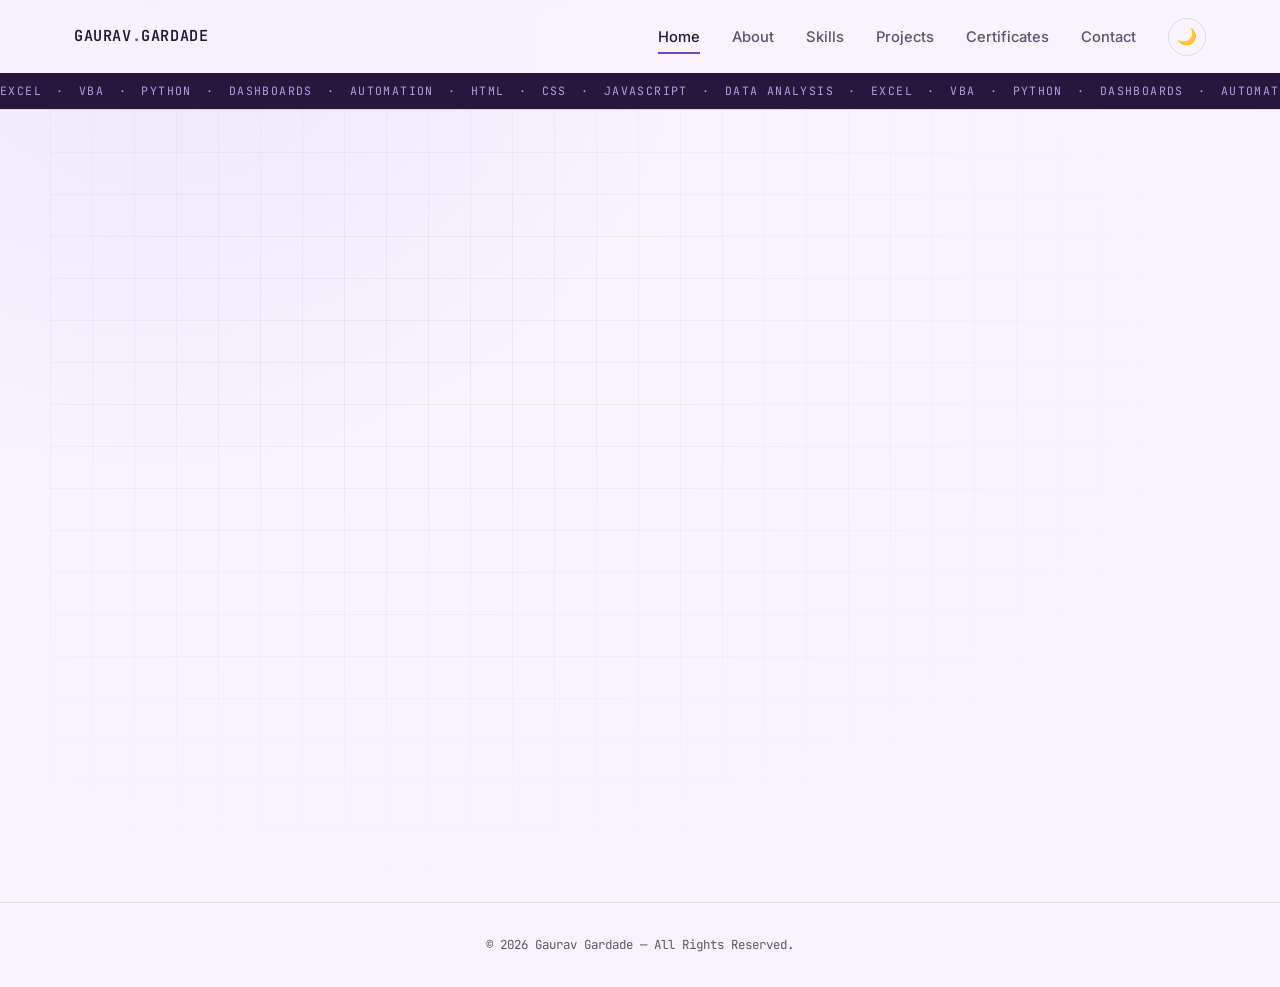
==== commit 00aacfa9: "Update index.html" ====
--- a/index.html
+++ b/index.html
@@ -19,8 +19,7 @@
 <header>
   <nav class="navbar" aria-label="Main navigation">
     <a href="index.html" class="logo">GAURAV<span>.</span>GARDADE</a>
-    <button id="menuBtn" class="menu-btn" aria-label="Open menu" aria-expanded="false" aria-controls="menu"><span></span><span></span><span></span></button>
-    <ul class="menu" id="menu">
+    <ul class="menu">
       <li><a href="index.html" class="nav-link active" aria-current="page">Home</a></li>
       <li><a href="about.html" class="nav-link">About</a></li>
       <li><a href="skills.html" class="nav-link">Skills</a></li>
--- a/style.css
+++ b/style.css
@@ -1,25 +1,27 @@
 /* =========================================================
    GAURAV GARDADE — PORTFOLIO
-   Direction: trading-dashboard / ledger aesthetic
-   Ink navy + steel paper, gold accent, green/rust for the
-   trading-journal thread. Fraunces (display) + Inter (body)
+   Direction: modern analytics dashboard
+   Lavender surfaces, rich purple accents, and soft violet status colors.
+   Fraunces (display) + Inter (body)
    + JetBrains Mono (data/labels).
    ========================================================= */
 
 :root{
+  color-scheme: light;
   /* -- color tokens -- */
-  --ink:        #0E1520;
-  --ink-soft:   #182231;
-  --paper:      #EDEFF2;
-  --paper-alt:  #E3E6EB;
-  --card:       #FFFFFF;
-  --gold:       #C89B3C;
-  --gold-soft:  #E4C77E;
-  --green:      #2E9E6C;
-  --rust:       #C1502E;
-  --steel:      #5B6B7A;
-  --steel-light:#8B97A3;
-  --line:       rgba(14,21,32,0.12);
+  --ink:        #26183B;
+  --ink-soft:   #34224D;
+  --paper:      #F7F3FF;
+  --paper-alt:  #EEE7FA;
+  --card:       #FFFCFF;
+  --gold:       #7049B8;
+  --gold-soft:  #B89AE8;
+  --accent-text:#FFFFFF;
+  --green:      #896AC5;
+  --rust:       #B978A5;
+  --steel:      #5E5470;
+  --steel-light:#9185A4;
+  --line:       rgba(38,24,59,0.12);
 
   /* dark mode overrides applied via [data-theme="dark"] below */
   --bg:         var(--paper);
@@ -42,12 +44,18 @@
 }
 
 [data-theme="dark"]{
+  color-scheme: dark;
+  --ink:       #120D1F;
+  --ink-soft:  #1B1430;
   --bg:        var(--ink);
   --bg-alt:    var(--ink-soft);
-  --surface:   #1B2534;
-  --text:      #EEF1F5;
-  --text-soft: #9AA7B4;
-  --border:    rgba(238,241,245,0.12);
+  --surface:   #241A3A;
+  --gold:      #C4A7FF;
+  --gold-soft: #DDCCFF;
+  --accent-text:var(--ink);
+  --text:      #F4EEFF;
+  --text-soft: #C0B4D4;
+  --border:    rgba(232,220,255,0.15);
 }
 
 *{ margin:0; padding:0; box-sizing:border-box; }
@@ -61,20 +69,28 @@
 
 body{
   font-family: var(--font-body);
-  background: var(--bg);
+  background:
+    radial-gradient(ellipse at 12% 0%, color-mix(in srgb, var(--gold) 7%, transparent), transparent 34rem),
+    var(--bg);
   color: var(--text);
   line-height:1.6;
   transition: background .35s ease, color .35s ease;
   overflow-x:hidden;
 }
 
+h1, h2, h3{
+  font-family:var(--font-display);
+  font-weight:700;
+  letter-spacing:-.025em;
+}
+
 img{ max-width:100%; display:block; }
 a{ color:inherit; text-decoration:none; }
 ul{ list-style:none; }
 
 .skip-link{
   position:absolute; left:-999px; top:0;
-  background:var(--gold); color:var(--ink); padding:.75rem 1.25rem;
+  background:var(--gold); color:var(--accent-text); padding:.75rem 1.25rem;
   z-index:999; font-family:var(--font-mono); font-size:.85rem;
 }
 .skip-link:focus{ left:1rem; top:1rem; }
@@ -93,8 +109,9 @@
 
 .section-title{
   font-family: var(--font-display);
-  font-weight:600;
+  font-weight:700;
   font-size: clamp(1.9rem, 4vw, 2.75rem);
+  letter-spacing:-.035em;
   margin-bottom: 2.5rem;
 }
 #about .section-title,
@@ -219,7 +236,7 @@
   transition: transform .2s ease, background .2s ease, color .2s ease, box-shadow .2s ease;
   border:1.5px solid transparent;
 }
-.btn-primary{ background:var(--gold); color:var(--ink); }
+.btn-primary{ background:var(--gold); color:var(--accent-text); }
 .btn-primary:hover{ transform:translateY(-2px); box-shadow:0 8px 20px -8px var(--gold); }
 .btn-outline{ border-color:var(--border); color:var(--text); }
 .btn-outline:hover{ border-color:var(--gold); color:var(--gold); transform:translateY(-2px); }
@@ -227,7 +244,7 @@
 /* hero dashboard panel */
 .hero-panel{
   background:var(--surface); border:1px solid var(--border); border-radius:var(--radius);
-  padding:1.4rem; box-shadow: 0 20px 45px -25px rgba(14,21,32,.35);
+  padding:1.4rem; box-shadow: 0 20px 45px -25px rgba(18,13,31,.35);
 }
 .panel-head{ display:flex; align-items:center; gap:.4rem; padding-bottom:.9rem; border-bottom:1px solid var(--border); margin-bottom:.9rem; }
 .dot{ width:9px; height:9px; border-radius:50%; }
@@ -267,9 +284,9 @@
   font-family:var(--font-display); font-size:4rem; font-weight:700;
   color:var(--gold-soft);
 }
-.image-frame img{ width:100%; height:100%; object-fit:cover; }
-
-.about-content h2{ font-family:var(--font-display); font-size:1.9rem; font-weight:600; }
+.image-frame img{ width:100%; height:100%; object-fit:contain; object-position:center; }
+
+.about-content h2{ font-family:var(--font-display); font-size:1.9rem; font-weight:700; }
 .about-content h3{ font-family:var(--font-mono); font-size:.85rem; color:var(--gold); font-weight:500; margin:.5rem 0 1.1rem; }
 .about-content p{ color:var(--text-soft); max-width:60ch; }
 
@@ -291,9 +308,9 @@
   background:var(--surface); border:1px solid var(--border); border-radius:var(--radius);
   padding:1.6rem; transition: transform .25s ease, box-shadow .25s ease;
 }
-.skill-card:hover{ transform:translateY(-6px); box-shadow:0 18px 35px -22px rgba(14,21,32,.4); }
+.skill-card:hover{ transform:translateY(-6px); box-shadow:0 18px 35px -22px rgba(18,13,31,.4); }
 .skill-icon{ font-size:1.7rem; }
-.skill-card h3{ font-family:var(--font-display); font-size:1.15rem; margin:.7rem 0 .5rem; }
+.skill-card h3{ font-family:var(--font-display); font-size:1.15rem; font-weight:700; margin:.7rem 0 .5rem; }
 .skill-card p{ color:var(--text-soft); font-size:.88rem; min-height:3.4em; }
 .skill-bar{ height:5px; background:var(--bg-alt); border-radius:4px; margin-top:1rem; overflow:hidden; }
 .skill-bar span{
@@ -308,16 +325,48 @@
   background:var(--surface); border:1px solid var(--border); border-radius:var(--radius);
   overflow:hidden; transition: transform .25s ease, box-shadow .25s ease;
 }
-.project-card:hover{ transform:translateY(-6px); box-shadow:0 22px 40px -25px rgba(14,21,32,.4); }
+.project-card:hover{ transform:translateY(-6px); box-shadow:0 22px 40px -25px rgba(18,13,31,.4); }
 .project-img{ aspect-ratio:16/9; background:var(--bg-alt); position:relative; }
-.project-img img{ width:100%; height:100%; object-fit:cover; }
+.project-img img{ width:100%; height:100%; object-fit:contain; }
+.excel-dashboard-preview{
+  aspect-ratio:2.4/1; overflow:hidden;
+  background:var(--bg-alt); border:4px solid var(--gold);
+}
+.excel-dashboard-preview img{ object-fit:contain; }
+.hospital-carousel,
+.cafe-carousel{
+  aspect-ratio:2/1; overflow:hidden;
+  background:var(--ink); border:4px solid var(--ink); border-radius:12px;
+}
+.hospital-carousel img,
+.cafe-carousel img{
+  position:absolute; inset:0; object-fit:contain; background:var(--ink);
+  transform:translateX(110%);
+  opacity:0;
+  transition:transform .8s ease, opacity .35s ease;
+}
+.cafe-carousel img{ width:100%; height:100%; object-fit:contain; }
+.hospital-carousel img.is-active,
+.cafe-carousel img.is-active{
+  transform:translateX(0);
+  opacity:1;
+}
+.hospital-carousel img.is-leaving,
+.cafe-carousel img.is-leaving{
+  transform:translateX(-110%);
+  opacity:0;
+}
 .project-img.placeholder{
   display:flex; align-items:center; justify-content:center;
   background: repeating-linear-gradient(45deg, var(--bg-alt), var(--bg-alt) 10px, var(--surface) 10px, var(--surface) 20px);
 }
 .project-img.placeholder::after{ content:"◧ preview"; font-family:var(--font-mono); font-size:.75rem; color:var(--text-soft); }
 .project-body{ padding:1.5rem; }
-.project-body h2{ font-family:var(--font-display); font-size:1.35rem; font-weight:600; }
+.project-category{
+  font-family:var(--font-mono); font-size:.68rem; letter-spacing:.12em;
+  color:var(--gold); margin-bottom:.45rem;
+}
+.project-body h2{ font-family:var(--font-display); font-size:1.35rem; font-weight:700; }
 .project-body p{ color:var(--text-soft); font-size:.92rem; margin:.6rem 0 1rem; }
 .tech{ display:flex; gap:.5rem; flex-wrap:wrap; margin-bottom:1.2rem; }
 .tech span{
@@ -328,10 +377,26 @@
 .project-buttons{ display:flex; gap:.75rem; }
 .project-btn{
   font-family:var(--font-mono); font-size:.78rem; padding:.6rem 1.1rem; border-radius:6px;
-  background:var(--gold); color:var(--ink); transition: transform .2s ease, opacity .2s ease;
+  background:var(--gold); color:var(--accent-text); transition: transform .2s ease, opacity .2s ease;
 }
 .project-btn.ghost{ background:none; border:1px solid var(--border); color:var(--text); }
 .project-btn:hover{ transform:translateY(-2px); }
+.project-tabs{
+  display:flex; justify-content:center; flex-wrap:wrap; gap:.75rem;
+  margin:-1rem auto 2rem;
+}
+.project-tabs a{
+  padding:.55rem 1rem; border:1px solid var(--border); border-radius:999px;
+  background:var(--surface); color:var(--text-soft);
+  font-family:var(--font-mono); font-size:.78rem;
+  transition:background .2s ease, color .2s ease, border-color .2s ease;
+}
+.project-tabs a:hover{ border-color:var(--gold); color:var(--gold); }
+.project-tabs a.active{ background:var(--gold); border-color:var(--gold); color:var(--accent-text); }
+.project-detail{ max-width:860px; margin:0 auto; }
+.project-detail + .project-detail{ margin-top:1.75rem; }
+.project-back{ margin-top:1.5rem; text-align:center; color:var(--text-soft); }
+.project-back a:hover{ color:var(--gold); }
 
 /* =========================== CERTIFICATES =========================== */
 .cert-list{
@@ -342,6 +407,18 @@
   background:var(--surface); border:1px solid var(--border); border-radius:var(--radius);
   padding:1rem 1.2rem; font-weight:500;
 }
+.certificate-image{
+  max-width:780px; margin:0 auto 2rem; padding:1rem;
+  background:var(--surface); border:1px solid var(--border); border-radius:var(--radius);
+  text-align:center;
+}
+.certificate-image img{
+  width:100%; max-height:70vh; object-fit:contain; border-radius:6px;
+}
+.certificate-image figcaption{
+  margin:.75rem 0; color:var(--text-soft); font-family:var(--font-mono); font-size:.8rem;
+}
+.certificate-image .project-btn{ display:inline-block; }
 .cert-mark{
   width:22px; height:22px; border-radius:50%; background:var(--green); color:#fff;
   font-size:.7rem; display:flex; align-items:center; justify-content:center; flex-shrink:0;
@@ -371,7 +448,7 @@
   background:var(--surface); color:var(--text); cursor:pointer; font-size:1.1rem;
   opacity:0; pointer-events:none; transform:translateY(10px);
   transition: opacity .25s ease, transform .25s ease;
-  box-shadow: 0 12px 25px -15px rgba(14,21,32,.4);
+  box-shadow: 0 12px 25px -15px rgba(18,13,31,.4);
 }
 #backToTop.show{ opacity:1; pointer-events:auto; transform:translateY(0); }
 
@@ -405,4 +482,4 @@
   .about-info{ grid-template-columns:1fr; }
   .buttons{ flex-direction:column; }
   .btn{ text-align:center; }
-}+}
